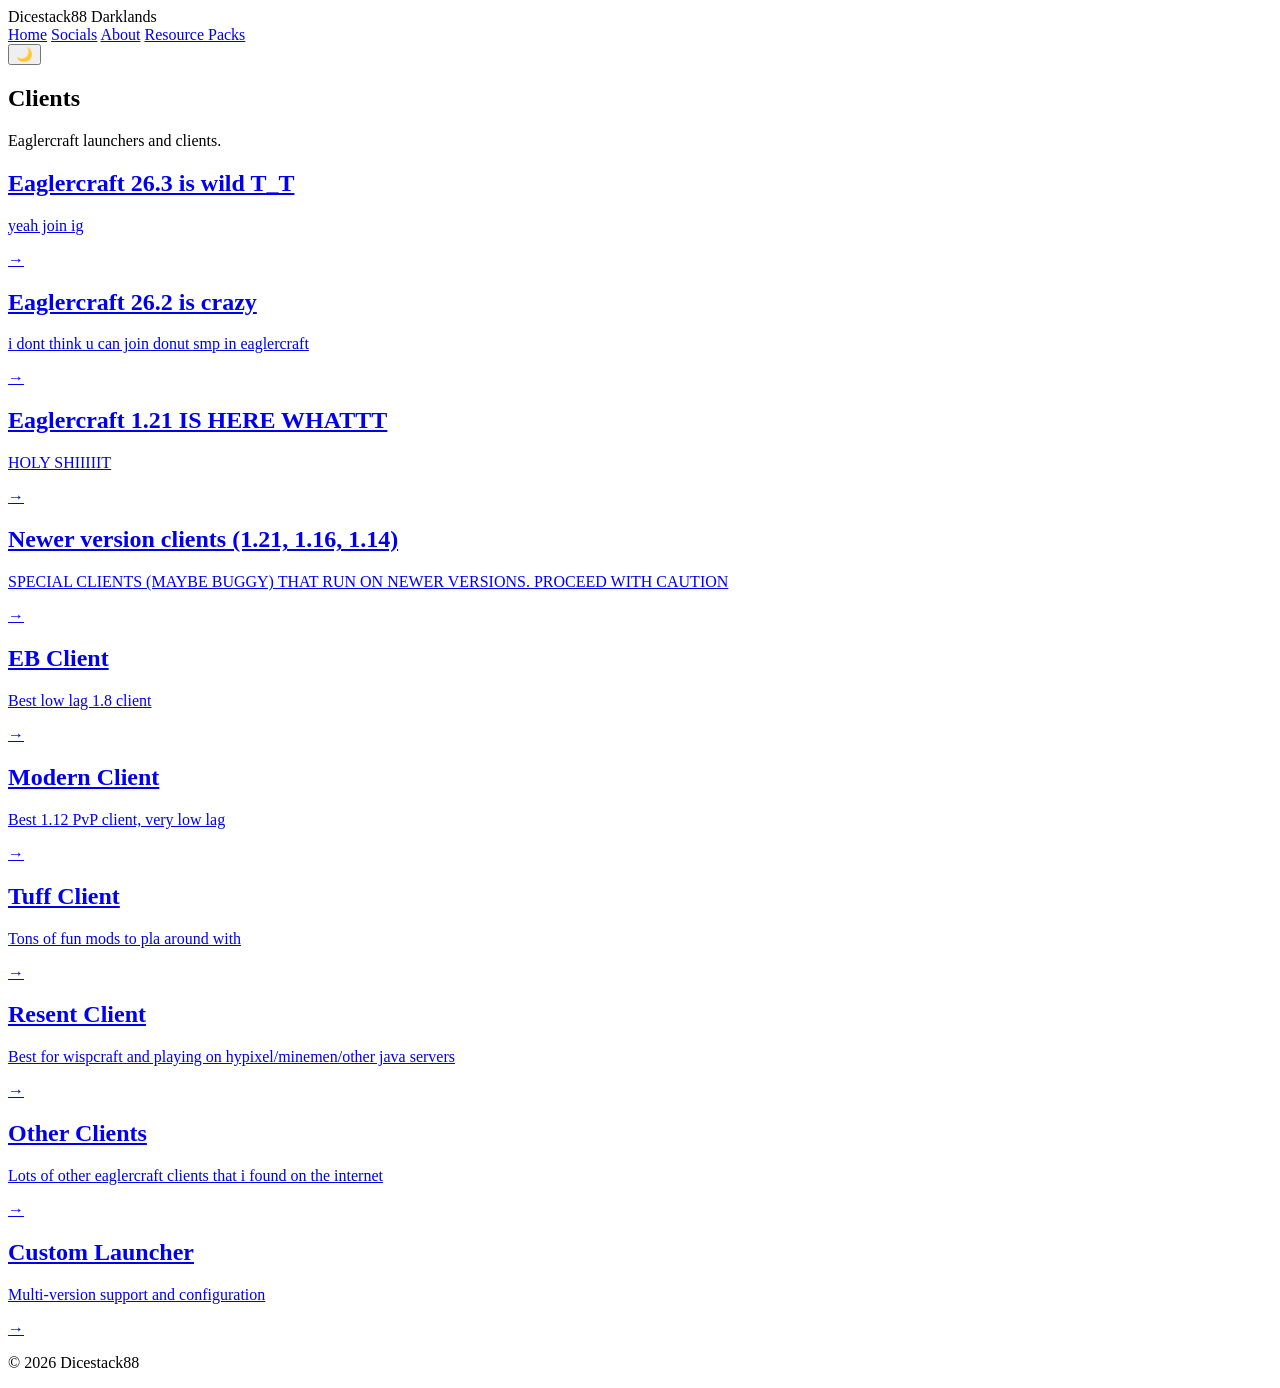
==== clients.html @ c51a990a "w" ====
<!DOCTYPE html>
<html lang="en">
<head>
  <meta charset="UTF-8">
  <meta name="viewport" content="width=device-width, initial-scale=1.0">
  <title>Clients - Dicestack88 Darklands</title>
  <link rel="stylesheet" href="styles.css">
  <link href="https://fonts.googleapis.com/css2?family=Inter:wght@400;600;700&family=Orbitron:wght@500&display=swap" rel="stylesheet">
</head>
<body>

  <!-- Navbar -->
  <header class="navbar">
    <div class="logo">Dicestack88 Darklands</div>
    <nav>
      <a href="index.html">Home</a>
      <a href="socials.html">Socials</a>
      <a href="about.html">About</a>
      <a href="resourcepacks.html">Resource Packs</a>
    </nav>
    <button id="themeToggle" class="theme-toggle" title="Toggle dark/light mode" aria-label="Toggle dark/light mode">🌙</button>
  </header>

  <!-- Animated Background -->
  <div class="animated-bg">
    <div class="gradient-orb orb-1"></div>
    <div class="gradient-orb orb-2"></div>
    <div class="gradient-orb orb-3"></div>
  </div>

  <!-- Page Content -->
  <section class="page">
    <h1>Clients</h1>
    <p>Eaglercraft launchers and clients.</p>

    <div class="client-list">


      <a href="https://dicestack88.github.io/files/26.3.html" class="client-card resent">
        <div>
          <h2>Eaglercraft 26.3 is wild T_T</h2>
          <p>yeah join ig</p>
        </div>
        <span class="launch">→</span>
      </a>


      <a href="https://dicestack88.github.io/files/eaglercraft-26.2-0.6.html" class="client-card modern">
        <div>
          <h2>Eaglercraft 26.2 is crazy</h2>
          <p>i dont think u can join donut smp in eaglercraft</p>
        </div>
        <span class="launch">→</span>
      </a>

      <a href="https://dicestack88.github.io/files/1.21.11-wasm.html" class="client-card resent">
        <div>
          <h2>Eaglercraft 1.21 IS HERE WHATTT</h2>
          <p>HOLY SHIIIIIT</p>
        </div>
        <span class="launch">→</span>
      </a>

      <a href="https://dicestack88.github.io/specialclients.html" class="client-card resent">
        <div>
          <h2>Newer version clients (1.21, 1.16, 1.14)</h2>
          <p>SPECIAL CLIENTS (MAYBE BUGGY) THAT RUN ON NEWER VERSIONS. PROCEED WITH CAUTION</p>
        </div>
        <span class="launch">→</span>
      </a>

      <a href="https://dicestack88.github.io/EBClient" class="client-card eb">
        <div>
          <h2>EB Client</h2>
          <p>Best low lag 1.8 client</p>
        </div>
        <span class="launch">→</span>
      </a>

      <a href="https://dicestack88.github.io/modernclient" class="client-card modern">
        <div>
          <h2>Modern Client</h2>
          <p>Best 1.12 PvP client, very low lag</p>
        </div>
        <span class="launch">→</span>
      </a>

      <a href="https://dicestack88.github.io/Tuffclient" class="client-card tuff">
        <div>
          <h2>Tuff Client</h2>
          <p>Tons of fun mods to pla around with</p>
        </div>
        <span class="launch">→</span>
      </a>

      <a href="https://dicestack88.github.io/Resentclient" class="client-card resent">
        <div>
          <h2>Resent Client</h2>
          <p>Best for wispcraft and playing on hypixel/minemen/other java servers</p>
        </div>
        <span class="launch">→</span>
      </a>

      <a href="https://dicestack88.github.io/otherclients" class="client-card eb">
        <div>
          <h2>Other Clients</h2>
          <p>Lots of other eaglercraft clients that i found on the internet</p>
        </div>
        <span class="launch">→</span>
      </a>

      <a href="https://dicestack88.github.io/files/launcher.html" class="client-card launcher">
        <div>
          <h2>Custom Launcher</h2>
          <p>Multi-version support and configuration</p>
        </div>
        <span class="launch">→</span>
      </a>

      

    </div>
  </section>

  <!-- Footer -->
  <footer class="footer">
    <p>© 2026 Dicestack88</p>
  </footer>

  <script src="theme.js"></script>
</body>
</html>
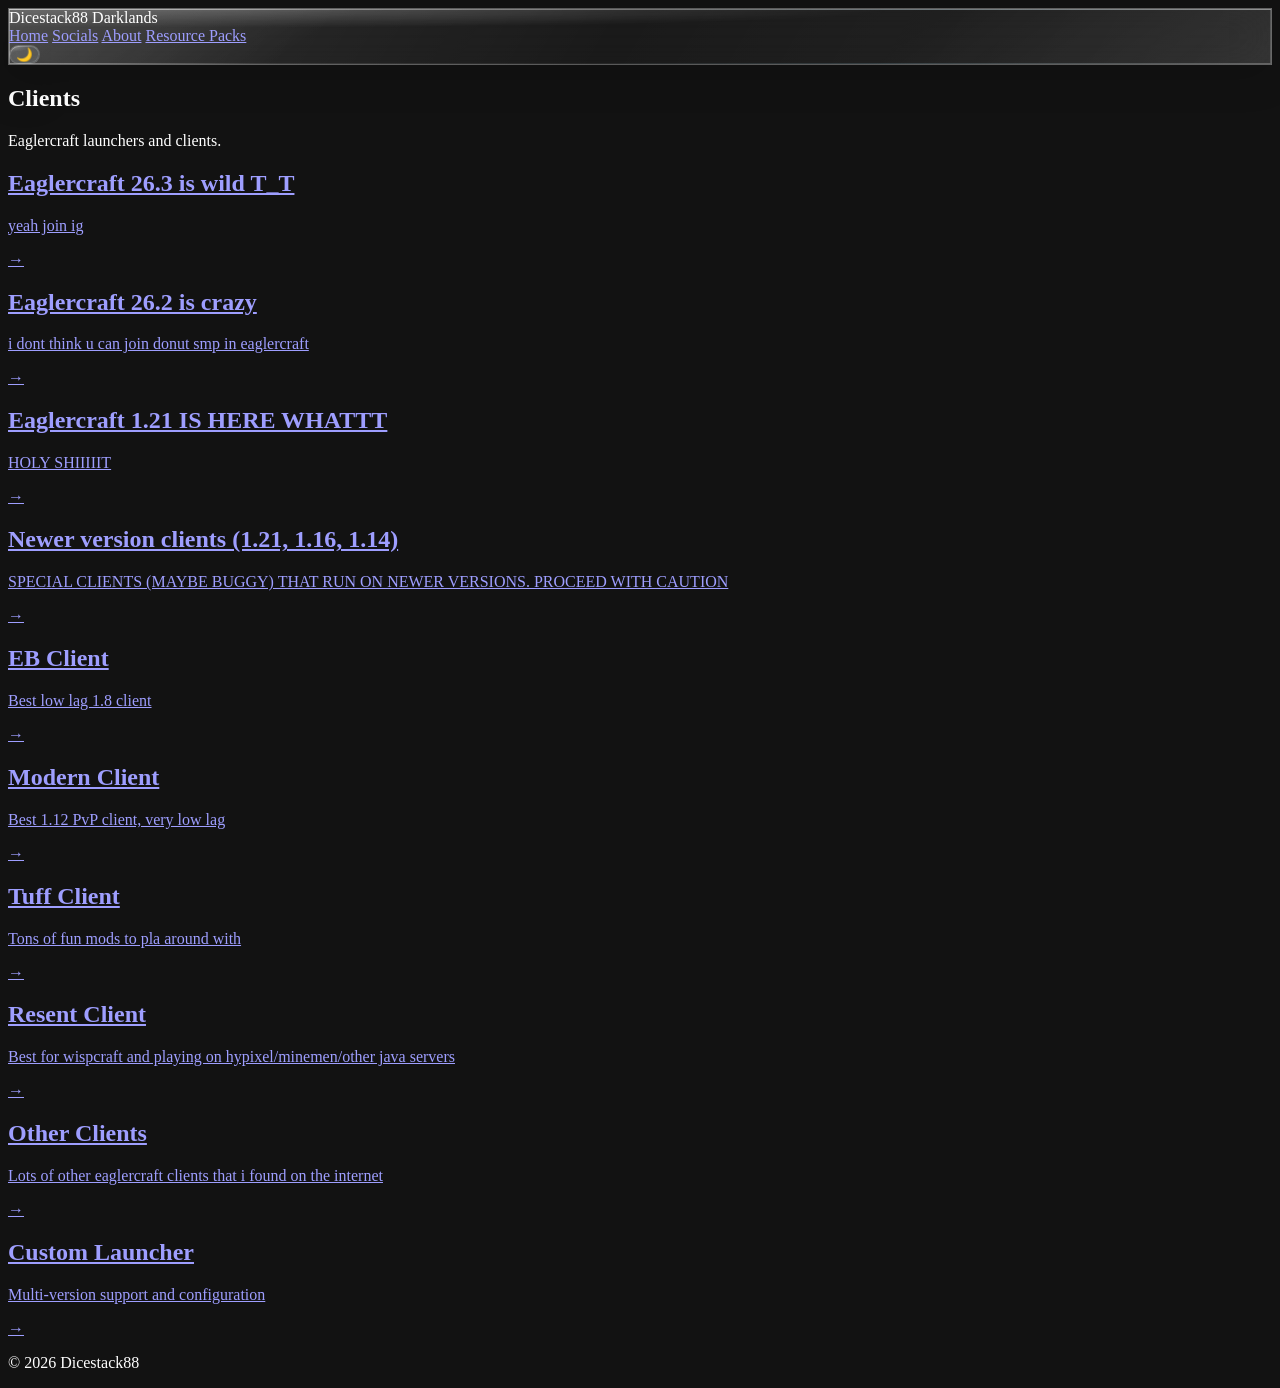
==== commit 692d38cc: "Apply Liquid Glass theme to clients.html" ====
--- a/clients.html
+++ b/clients.html
@@ -5,6 +5,7 @@
   <meta name="viewport" content="width=device-width, initial-scale=1.0">
   <title>Clients - Dicestack88 Darklands</title>
   <link rel="stylesheet" href="styles.css">
+  <link rel="stylesheet" href="liquid-glass.css">
   <link href="https://fonts.googleapis.com/css2?family=Inter:wght@400;600;700&family=Orbitron:wght@500&display=swap" rel="stylesheet">
 </head>
 <body>
@@ -128,5 +129,6 @@
   </footer>
 
   <script src="theme.js"></script>
+  <script src="liquid-glass.js"></script>
 </body>
 </html>
--- a/liquid-glass.css
+++ b/liquid-glass.css
@@ -0,0 +1,126 @@
+/* Liquid Glass — progressive enhancement for Dicestack88 Darklands.
+   Uses layered lighting, edge reflections, displacement refraction and pointer-responsive highlights. */
+:root {
+  --lg-tint: rgba(235, 246, 255, .075);
+  --lg-tint-strong: rgba(235, 246, 255, .13);
+  --lg-edge: rgba(255, 255, 255, .28);
+  --lg-edge-soft: rgba(255, 255, 255, .11);
+  --lg-shadow: 0 18px 55px rgba(0, 0, 0, .24), inset 0 1px 0 rgba(255,255,255,.2);
+  --lg-blur: 24px;
+}
+body.light-mode {
+  --lg-tint: rgba(255,255,255,.43);
+  --lg-tint-strong: rgba(255,255,255,.62);
+  --lg-edge: rgba(255,255,255,.8);
+  --lg-edge-soft: rgba(25,45,65,.12);
+  --lg-shadow: 0 18px 55px rgba(35,55,80,.12), inset 0 1px 0 rgba(255,255,255,.9);
+}
+html { color-scheme: dark; }
+body.light-mode { color-scheme: light; }
+
+/* The filter is injected by liquid-glass.js. Keep effects on the glass surface,
+   not on the text, so labels stay sharp and accessible. */
+.lg-surface, .navbar, .glass-card, .card, .experience-panel, .feature-card,
+.theme-toggle, .btn, .panel, .yt-card, .split-card, .player-box, .cta-inner,
+.stat, .hero-badge, .tag, .status {
+  position: relative;
+  isolation: isolate;
+  background-color: var(--lg-tint);
+  border: 1px solid var(--lg-edge-soft);
+  box-shadow: var(--lg-shadow);
+  -webkit-backdrop-filter: blur(var(--lg-blur)) saturate(1.65);
+  backdrop-filter: blur(var(--lg-blur)) saturate(1.65);
+}
+.navbar, body > nav {
+  border-color: var(--lg-edge);
+  background: linear-gradient(120deg, rgba(255,255,255,.13), rgba(255,255,255,.035) 48%, rgba(255,255,255,.085));
+  box-shadow: 0 10px 40px rgba(0,0,0,.15), inset 0 1px 0 rgba(255,255,255,.34), inset 0 -1px 0 rgba(255,255,255,.06);
+}
+.navbar::before, .glass-card::before, .card::before, .experience-panel::before,
+.feature-card::before, .theme-toggle::before, .btn::before, .panel::before,
+.yt-card::before, .split-card::before, .player-box::before, .cta-inner::before,
+.stat::before, .hero-badge::before, .tag::before, .status::before, .lg-surface::before {
+  content: "";
+  position: absolute;
+  inset: 0;
+  z-index: -1;
+  pointer-events: none;
+  border-radius: inherit;
+  background:
+    radial-gradient(140% 90% at var(--lg-x, 18%) var(--lg-y, 0%), rgba(255,255,255,.26), transparent 38%),
+    linear-gradient(145deg, rgba(255,255,255,.18), transparent 26%, transparent 68%, rgba(255,255,255,.075));
+  opacity: .85;
+}
+.navbar::after, .glass-card::after, .card::after, .experience-panel::after,
+.feature-card::after, .theme-toggle::after, .btn::after, .panel::after,
+.yt-card::after, .split-card::after, .player-box::after, .cta-inner::after,
+.stat::after, .hero-badge::after, .tag::after, .status::after, .lg-surface::after {
+  content: "";
+  position: absolute;
+  inset: 0;
+  z-index: -1;
+  pointer-events: none;
+  border-radius: inherit;
+  padding: 1px;
+  background: linear-gradient(135deg, rgba(255,255,255,.62), rgba(255,255,255,.08) 23%, transparent 48%, rgba(135,220,255,.16) 70%, rgba(255,255,255,.28));
+  -webkit-mask: linear-gradient(#000 0 0) content-box, linear-gradient(#000 0 0);
+  -webkit-mask-composite: xor;
+  mask-composite: exclude;
+  opacity: .7;
+}
+.glass-card, .card, .feature-card, .panel, .yt-card, .split-card, .player-box, .stat {
+  overflow: hidden;
+  border-radius: 24px;
+  transition: transform .35s cubic-bezier(.2,.8,.2,1), box-shadow .35s ease, border-color .35s ease, background-color .35s ease;
+}
+.glass-card:hover, .card:hover, .feature-card:hover, .panel:hover, .yt-card:hover,
+.split-card:hover, .player-box:hover {
+  transform: translateY(-4px);
+  border-color: rgba(255,255,255,.4);
+  box-shadow: 0 24px 65px rgba(0,0,0,.3), inset 0 1px 0 rgba(255,255,255,.28);
+}
+.theme-toggle, .btn, .hero-badge, .tag, .status {
+  border-radius: 999px;
+}
+.theme-toggle, .btn {
+  overflow: hidden;
+  -webkit-backdrop-filter: blur(28px) saturate(1.8);
+  backdrop-filter: blur(28px) saturate(1.8);
+}
+button, a, .glass-card, .card, .yt-card { -webkit-tap-highlight-color: transparent; }
+button:focus-visible, a:focus-visible {
+  outline: 2px solid rgba(130,220,255,.95);
+  outline-offset: 4px;
+}
+.animated-bg { filter: saturate(1.18); }
+.gradient-orb { opacity: .36; }
+.hero-title, .hero h1 { text-wrap: balance; }
+.footer { border-color: var(--lg-edge-soft); }
+body.light-mode .navbar, body.light-mode > nav {
+  background: linear-gradient(120deg, rgba(255,255,255,.76), rgba(255,255,255,.43) 48%, rgba(255,255,255,.62));
+}
+body.light-mode .glass-card, body.light-mode .card, body.light-mode .experience-panel,
+body.light-mode .feature-card, body.light-mode .theme-toggle, body.light-mode .panel,
+body.light-mode .yt-card, body.light-mode .split-card, body.light-mode .player-box,
+body.light-mode .cta-inner, body.light-mode .stat {
+  color: #101820;
+}
+/* Apple-like floating dock treatment on the standalone creator page. */
+body > nav {
+  border-radius: 0 0 26px 26px;
+}
+.yt-card .thumb, .player-box img { border-radius: 18px; }
+@supports (backdrop-filter: blur(1px)) {
+  .navbar, .glass-card, .card, .experience-panel, .feature-card, .theme-toggle,
+  .btn, .panel, .yt-card, .split-card, .player-box, .cta-inner, .stat, .hero-badge, .tag, .status {
+    backdrop-filter: blur(var(--lg-blur)) saturate(1.7);
+  }
+}
+@media (max-width: 700px) {
+  :root { --lg-blur: 18px; }
+  .navbar { padding-left: 18px !important; padding-right: 18px !important; }
+  .glass-card, .card, .feature-card, .panel, .yt-card, .split-card, .player-box { border-radius: 20px; }
+}
+@media (prefers-reduced-motion: reduce) {
+  *, *::before, *::after { scroll-behavior: auto !important; animation-duration: .01ms !important; animation-iteration-count: 1 !important; transition-duration: .01ms !important; }
+}
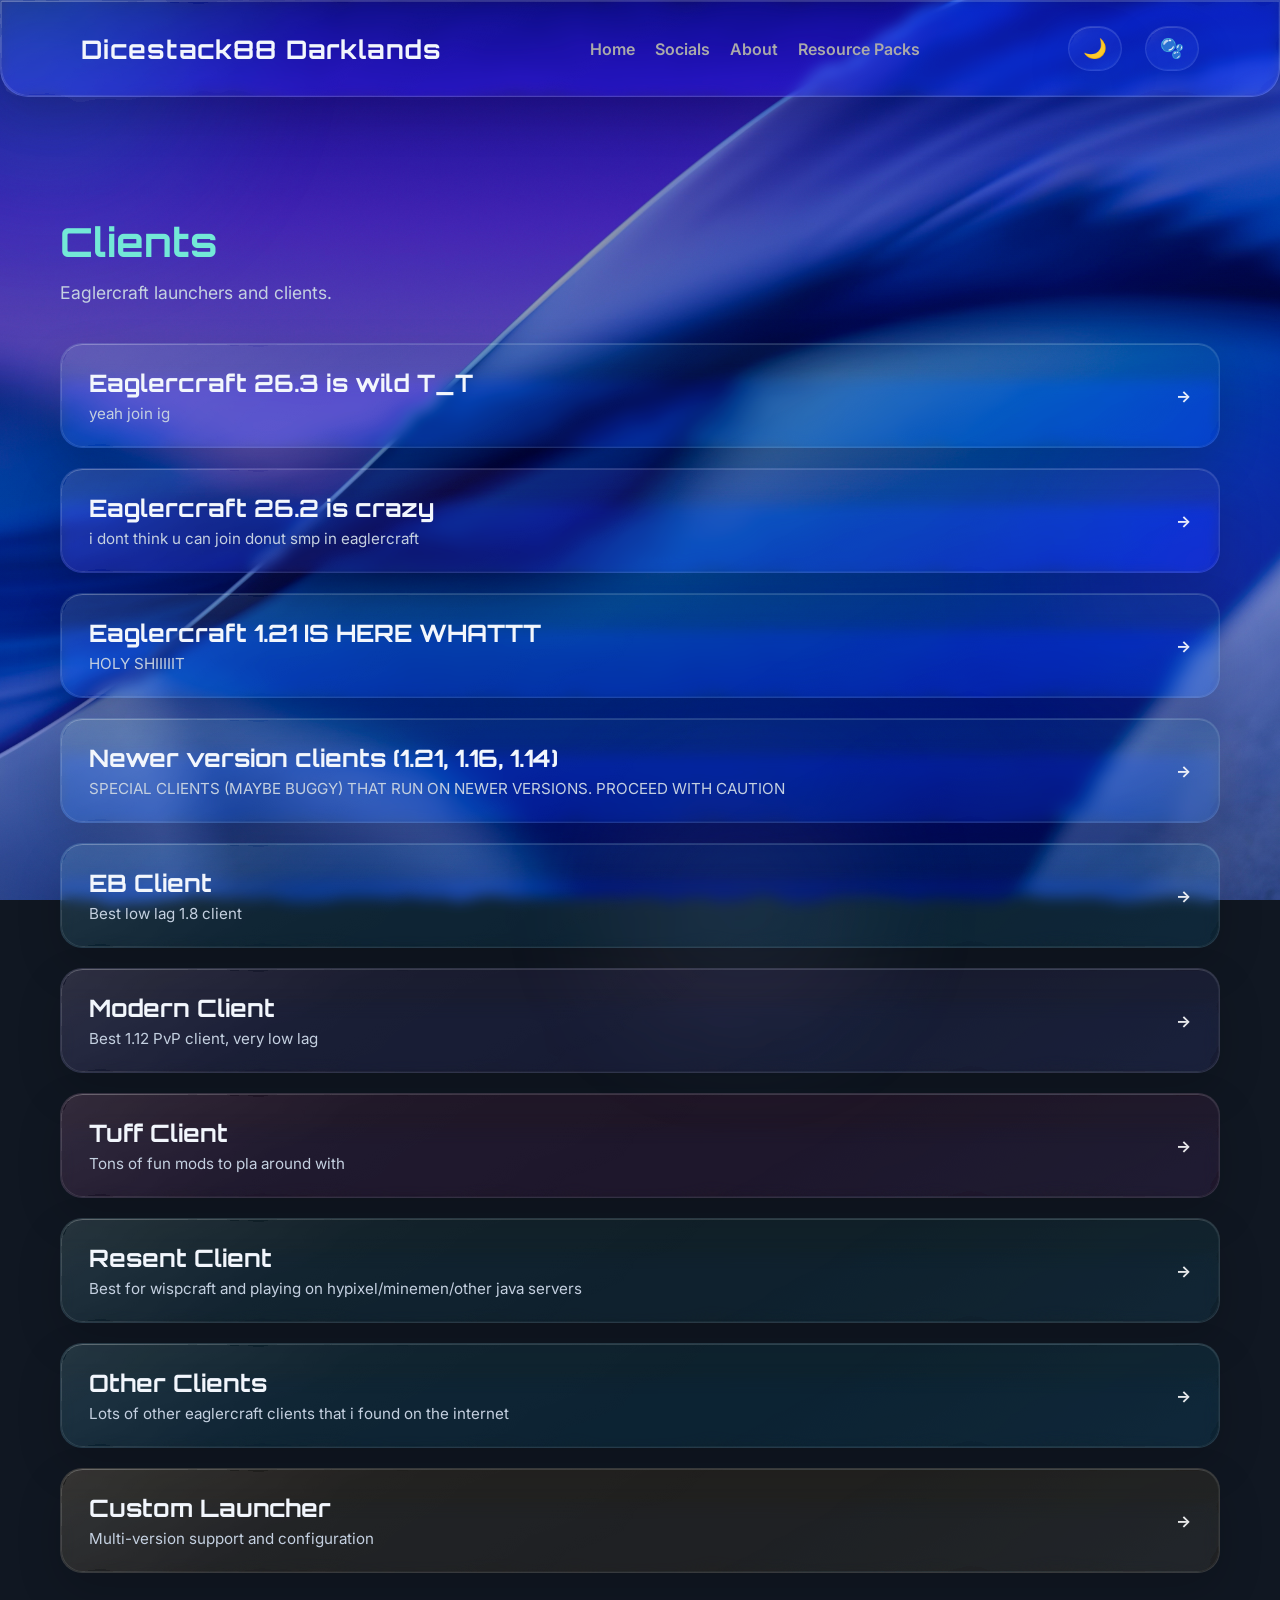
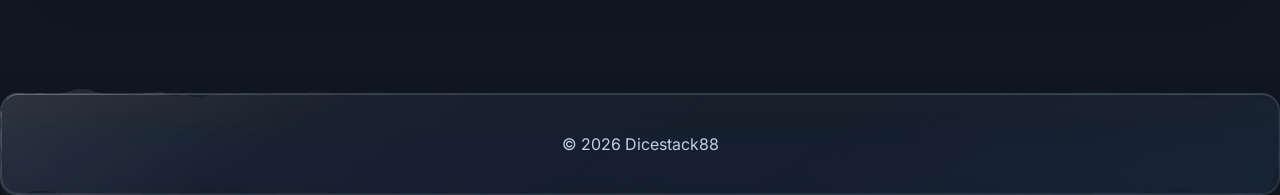
==== commit 890731fe: "w" ====
--- a/clients.html
+++ b/clients.html
@@ -46,7 +46,7 @@
       </a>
 
 
-      <a href="https://dicestack88.github.io/files/eaglercraft-26.2-0.6.html" class="client-card modern">
+      <a href="https://dicestack88.github.io/files/26.2.html" class="client-card modern">
         <div>
           <h2>Eaglercraft 26.2 is crazy</h2>
           <p>i dont think u can join donut smp in eaglercraft</p>
--- a/styles.css
+++ b/styles.css
@@ -0,0 +1,1103 @@
+@import url('https://fonts.googleapis.com/css2?family=Inter:wght@400;600;700&family=Orbitron:wght@500&display=swap');
+
+/* ===== CSS Variables ===== */
+:root {
+  --primary: #00ffbf;
+  --primary-dark: #00cc99;
+  --bg: #101722;
+  --bg-light: #202c3b;
+  --text: #ffffff;
+  --text-muted: #aaa;
+  --glass-bg: rgba(255, 255, 255, 0.1);
+  --glass-border: rgba(255, 255, 255, 0.2);
+}
+
+body.light-mode {
+  --primary: #00cc99;
+  --primary-dark: #009977;
+  --bg: #f3f7fc;
+  --bg-light: #ffffff;
+  --text: #1a1a1a;
+  --text-muted: #555;
+  --glass-bg: rgba(0, 0, 0, 0.05);
+  --glass-border: rgba(0, 0, 0, 0.1);
+}
+
+/* ===== Global ===== */
+* {
+  margin: 0;
+  padding: 0;
+  box-sizing: border-box;
+}
+
+html {
+  scroll-behavior: smooth;
+}
+
+body {
+  font-family: 'Inter', sans-serif;
+  background: var(--bg);
+  color: var(--text);
+  transition: background 0.5s ease, color 0.5s ease;
+  position: relative;
+  overflow-x: hidden;
+}
+
+a {
+  text-decoration: none;
+  color: var(--text);
+}
+
+/* ===== Animated Background ===== */
+.animated-bg {
+  position: fixed;
+  top: 0;
+  left: 0;
+  width: 100%;
+  height: 100%;
+  z-index: -1;
+  pointer-events: none;
+  background: var(--bg);
+}
+
+.gradient-orb {
+  position: absolute;
+  border-radius: 50%;
+  filter: blur(80px);
+  opacity: 0.3;
+  animation: float 20s ease-in-out infinite;
+}
+
+.orb-1 {
+  width: 300px;
+  height: 300px;
+  background: linear-gradient(135deg, #00ffbf, #00cc99);
+  top: -100px;
+  left: -100px;
+  animation-duration: 20s;
+}
+
+.orb-2 {
+  width: 250px;
+  height: 250px;
+  background: linear-gradient(135deg, #0099ff, #00ffbf);
+  top: 50%;
+  right: -50px;
+  animation-duration: 25s;
+  animation-delay: 5s;
+}
+
+.orb-3 {
+  width: 200px;
+  height: 200px;
+  background: linear-gradient(135deg, #9d4edd, #00ffbf);
+  bottom: -100px;
+  left: 50%;
+  animation-duration: 30s;
+  animation-delay: 10s;
+}
+
+@keyframes float {
+  0%, 100% { transform: translate(0, 0); }
+  25% { transform: translate(30px, -30px); }
+  50% { transform: translate(-20px, 20px); }
+  75% { transform: translate(20px, -20px); }
+}
+
+/* ===== Navbar ===== */
+.navbar {
+  display: flex;
+  justify-content: space-between;
+  align-items: center;
+  padding: 25px 80px;
+  background: var(--glass-bg);
+  backdrop-filter: blur(20px);
+  border-bottom: 1px solid var(--glass-border);
+  position: sticky;
+  top: 0;
+  z-index: 100;
+  transition: all 0.3s ease;
+  flex-wrap: wrap;
+  gap: 15px;
+}
+
+.logo {
+  font-family: 'Orbitron', sans-serif;
+  font-size: 1.6rem;
+  color: var(--primary);
+  font-weight: 700;
+  letter-spacing: 1px;
+}
+
+.navbar nav {
+  display: flex;
+  gap: 20px;
+  flex: 1;
+  justify-content: center;
+}
+
+.navbar nav a {
+  font-weight: 600;
+  color: var(--text-muted);
+  transition: all 0.3s ease;
+  position: relative;
+}
+
+.navbar nav a:hover {
+  color: var(--primary);
+}
+
+.navbar nav a::after {
+  content: '';
+  position: absolute;
+  bottom: -5px;
+  left: 0;
+  width: 0;
+  height: 2px;
+  background: var(--primary);
+  transition: width 0.3s ease;
+}
+
+.navbar nav a:hover::after {
+  width: 100%;
+}
+
+/* ===== Theme Toggle ===== */
+.theme-toggle {
+  background: var(--glass-bg);
+  border: 1px solid var(--glass-border);
+  color: var(--primary);
+  padding: 10px 14px;
+  border-radius: 8px;
+  cursor: pointer;
+  font-size: 1.2rem;
+  transition: all 0.3s ease;
+  backdrop-filter: blur(10px);
+}
+
+.theme-toggle:hover {
+  background: var(--primary);
+  color: var(--bg);
+  transform: scale(1.1) rotate(20deg);
+}
+
+/* ===== Hero (Home Page) ===== */
+.hero {
+  text-align: center;
+  padding: 200px 20px 120px;
+  position: relative;
+  z-index: 1;
+}
+
+.hero-title {
+  font-size: 3.5rem;
+  font-family: 'Orbitron', sans-serif;
+  margin-bottom: 20px;
+  background: linear-gradient(135deg, var(--primary), #0099ff);
+  -webkit-background-clip: text;
+  -webkit-text-fill-color: transparent;
+  background-clip: text;
+  animation: slideDown 0.8s ease-out;
+}
+
+.hero-subtitle {
+  color: var(--text-muted);
+  margin-bottom: 40px;
+  font-size: 1.2rem;
+  animation: slideUp 0.8s ease-out 0.2s both;
+}
+
+@keyframes slideDown {
+  from {
+    opacity: 0;
+    transform: translateY(-30px);
+  }
+  to {
+    opacity: 1;
+    transform: translateY(0);
+  }
+}
+
+@keyframes slideUp {
+  from {
+    opacity: 0;
+    transform: translateY(30px);
+  }
+  to {
+    opacity: 1;
+    transform: translateY(0);
+  }
+}
+
+/* ===== Cards Section (Home Page) ===== */
+.sections {
+  max-width: 1100px;
+  margin: auto;
+  padding: 60px 40px;
+  display: grid;
+  grid-template-columns: repeat(2, 1fr);
+  gap: 30px;
+  position: relative;
+  z-index: 1;
+}
+
+.card {
+  padding: 40px;
+  border-radius: 18px;
+  min-height: 180px;
+  transition: all 0.4s cubic-bezier(0.4, 0, 0.2, 1);
+  display: flex;
+  flex-direction: column;
+  justify-content: flex-end;
+  position: relative;
+  overflow: hidden;
+  border: 1px solid rgba(255, 255, 255, 0.1);
+}
+
+.card::before {
+  content: '';
+  position: absolute;
+  inset: 0;
+  background: linear-gradient(135deg, transparent, rgba(255, 255, 255, 0.1));
+  opacity: 0;
+  transition: opacity 0.4s ease;
+  pointer-events: none;
+}
+
+.card:hover::before {
+  opacity: 1;
+}
+
+.glass-card {
+  background: var(--glass-bg);
+  backdrop-filter: blur(10px);
+  border: 1px solid var(--glass-border);
+}
+
+.card-content {
+  position: relative;
+  z-index: 2;
+}
+
+.card h2 {
+  font-family: 'Orbitron', sans-serif;
+  margin-bottom: 10px;
+  font-size: 1.5rem;
+}
+
+.card p {
+  color: var(--text-muted);
+  font-size: 0.95rem;
+}
+
+.card1 { 
+  background: linear-gradient(135deg, rgba(31, 41, 51, 0.8), rgba(0, 255, 191, 0.1));
+}
+.card2 { 
+  background: linear-gradient(135deg, rgba(43, 45, 66, 0.8), rgba(0, 153, 255, 0.1));
+}
+.card3 { 
+  background: linear-gradient(135deg, rgba(40, 54, 24, 0.8), rgba(157, 78, 221, 0.1));
+}
+.card4 { 
+  background: linear-gradient(135deg, rgba(58, 12, 163, 0.8), rgba(0, 255, 191, 0.1));
+}
+
+.card:hover {
+  transform: translateY(-12px) scale(1.02);
+  box-shadow: 0 20px 40px rgba(0, 255, 191, 0.2);
+  border-color: var(--primary);
+  backdrop-filter: blur(20px);
+}
+
+/* ===== Page Layout ===== */
+.page {
+  max-width: 1200px;
+  margin: 80px auto;
+  padding: 40px 20px;
+  position: relative;
+  z-index: 1;
+}
+
+.page h1 {
+  font-family: 'Orbitron', sans-serif;
+  font-size: 2.5rem;
+  margin-bottom: 15px;
+  color: var(--primary);
+}
+
+.page > p {
+  color: var(--text-muted);
+  margin-bottom: 40px;
+  font-size: 1.1rem;
+}
+
+
+.inline-link {
+  color: var(--primary);
+  font-weight: 700;
+  text-decoration: none;
+}
+
+.inline-link:hover {
+  text-decoration: underline;
+}
+
+.videos-status {
+  margin: -20px 0 28px;
+  color: var(--text-muted);
+  font-size: 0.95rem;
+}
+
+.youtube-embed-panel {
+  margin-bottom: 60px;
+  padding: 18px;
+  border: 1px solid var(--glass-border);
+  border-radius: 18px;
+  background: var(--glass-bg);
+  backdrop-filter: blur(12px);
+  box-shadow: 0 18px 45px rgba(0, 0, 0, 0.18);
+}
+
+.youtube-frame-wrap {
+  position: relative;
+  width: 100%;
+  aspect-ratio: 16 / 9;
+  overflow: hidden;
+  border-radius: 14px;
+  background: var(--bg-light);
+}
+
+.youtube-frame-wrap iframe {
+  position: absolute;
+  inset: 0;
+  width: 100%;
+  height: 100%;
+  border: 0;
+}
+
+.youtube-actions {
+  display: flex;
+  align-items: center;
+  justify-content: space-between;
+  gap: 16px;
+  flex-wrap: wrap;
+  margin-top: 18px;
+}
+
+.video-error {
+  grid-column: 1 / -1;
+  padding: 30px;
+  border: 1px solid var(--glass-border);
+  border-radius: 16px;
+  background: var(--glass-bg);
+  backdrop-filter: blur(10px);
+  text-align: center;
+}
+
+.video-error h2 {
+  color: var(--primary);
+  font-family: 'Orbitron', sans-serif;
+  margin-bottom: 12px;
+}
+
+.video-error p {
+  color: var(--text-muted);
+  margin: 0 auto 20px;
+  max-width: 680px;
+  line-height: 1.6;
+}
+
+.channel-link {
+  display: inline-flex;
+  align-items: center;
+  justify-content: center;
+  padding: 12px 20px;
+  border-radius: 999px;
+  background: var(--primary);
+  color: var(--bg);
+  font-weight: 800;
+  text-decoration: none;
+  transition: transform 0.3s ease, box-shadow 0.3s ease;
+}
+
+.channel-link:hover {
+  transform: translateY(-2px);
+  box-shadow: 0 14px 28px rgba(0, 255, 191, 0.24);
+}
+
+/* ===== Filter Controls ===== */
+.filter-controls {
+  display: flex;
+  gap: 15px;
+  margin-bottom: 40px;
+  flex-wrap: wrap;
+}
+
+.filter-btn {
+  background: var(--glass-bg);
+  border: 1px solid var(--glass-border);
+  color: var(--text-muted);
+  padding: 12px 24px;
+  border-radius: 10px;
+  cursor: pointer;
+  font-weight: 600;
+  font-size: 0.95rem;
+  transition: all 0.3s cubic-bezier(0.4, 0, 0.2, 1);
+  backdrop-filter: blur(10px);
+}
+
+.filter-btn:hover {
+  background: var(--primary);
+  color: var(--bg);
+  transform: translateY(-2px);
+  box-shadow: 0 10px 20px rgba(0, 255, 191, 0.2);
+}
+
+.filter-btn.active {
+  background: var(--primary);
+  color: var(--bg);
+  border-color: var(--primary);
+  box-shadow: 0 10px 25px rgba(0, 255, 191, 0.3);
+}
+
+/* ===== Videos Container ===== */
+.videos-container {
+  display: grid;
+  grid-template-columns: repeat(auto-fill, minmax(280px, 1fr));
+  gap: 30px;
+  margin-bottom: 60px;
+}
+
+/* ===== Video Card ===== */
+.video-card {
+  display: flex;
+  flex-direction: column;
+  border-radius: 14px;
+  overflow: hidden;
+  background: var(--glass-bg);
+  backdrop-filter: blur(10px);
+  border: 1px solid var(--glass-border);
+  transition: all 0.4s cubic-bezier(0.4, 0, 0.2, 1);
+  cursor: pointer;
+}
+
+.video-card:hover {
+  transform: translateY(-8px) scale(1.02);
+  border-color: var(--primary);
+  box-shadow: 0 20px 40px rgba(0, 255, 191, 0.2);
+}
+
+.video-thumbnail-link {
+  display: block;
+  overflow: hidden;
+}
+
+.video-thumbnail {
+  position: relative;
+  width: 100%;
+  aspect-ratio: 16 / 9;
+  background: var(--bg-light);
+  overflow: hidden;
+}
+
+.video-thumbnail img {
+  width: 100%;
+  height: 100%;
+  object-fit: cover;
+  transition: transform 0.4s ease;
+}
+
+.video-card:hover .video-thumbnail img {
+  transform: scale(1.08);
+}
+
+.video-overlay {
+  position: absolute;
+  inset: 0;
+  background: rgba(0, 0, 0, 0.4);
+  display: flex;
+  align-items: center;
+  justify-content: center;
+  gap: 15px;
+  opacity: 0;
+  transition: opacity 0.3s ease;
+}
+
+.video-card:hover .video-overlay {
+  opacity: 1;
+}
+
+.play-icon {
+  width: 60px;
+  height: 60px;
+  background: var(--primary);
+  border-radius: 50%;
+  display: flex;
+  align-items: center;
+  justify-content: center;
+  color: var(--bg);
+  font-size: 1.5rem;
+  font-weight: bold;
+  transition: transform 0.3s ease;
+}
+
+.video-card:hover .play-icon {
+  transform: scale(1.15);
+}
+
+.video-type {
+  background: rgba(0, 255, 191, 0.2);
+  color: var(--primary);
+  padding: 6px 14px;
+  border-radius: 20px;
+  font-size: 0.75rem;
+  font-weight: 700;
+  border: 1px solid var(--primary);
+}
+
+/* ===== Video Info ===== */
+.video-info {
+  padding: 20px;
+  flex: 1;
+  display: flex;
+  flex-direction: column;
+}
+
+.video-title {
+  text-decoration: none;
+  margin-bottom: 12px;
+  flex: 1;
+}
+
+.video-title h3 {
+  font-family: 'Orbitron', sans-serif;
+  color: var(--text);
+  font-size: 1.1rem;
+  line-height: 1.4;
+  transition: color 0.3s ease;
+}
+
+.video-card:hover .video-title h3 {
+  color: var(--primary);
+}
+
+.video-date {
+  color: var(--text-muted);
+  font-size: 0.85rem;
+}
+
+/* ===== Socials Page ===== */
+.wide-list {
+  display: flex;
+  flex-direction: column;
+  gap: 20px;
+}
+
+.wide-card {
+  display: flex;
+  justify-content: space-between;
+  align-items: center;
+  padding: 22px 25px;
+  border-radius: 14px;
+  transition: all 0.4s cubic-bezier(0.4, 0, 0.2, 1);
+  color: white;
+  border: 1px solid rgba(255, 255, 255, 0.1);
+  backdrop-filter: blur(10px);
+}
+
+.wide-card:hover {
+  transform: translateX(12px);
+  filter: brightness(1.15);
+  box-shadow: 0 15px 30px rgba(0, 0, 0, 0.3);
+}
+
+.youtube { background: linear-gradient(135deg, #ff0000, #cc0000); }
+.discord { background: linear-gradient(135deg, #5865F2, #4752C4); }
+.reddit { background: linear-gradient(135deg, #ff4500, #cc3300); }
+.instagram { background: linear-gradient(135deg, #e1306c, #b1205d); }
+.twitter { background: linear-gradient(135deg, #1da1f2, #1a7bc0); }
+
+.wide-card-text h3 {
+  font-size: 1.3rem;
+  margin-bottom: 5px;
+  font-weight: 700;
+}
+
+.wide-card-text p {
+  color: rgba(255, 255, 255, 0.9);
+  font-size: 0.95rem;
+}
+
+.wide-card img {
+  width: 55px;
+  height: 55px;
+  object-fit: cover;
+  border-radius: 10px;
+  background: rgba(0, 0, 0, 0.2);
+  padding: 6px;
+}
+
+/* ===== Clients Page ===== */
+.client-list {
+  display: flex;
+  flex-direction: column;
+  gap: 20px;
+}
+
+.client-card {
+  display: flex;
+  justify-content: space-between;
+  align-items: center;
+  padding: 26px 30px;
+  border-radius: 16px;
+  transition: all 0.4s cubic-bezier(0.4, 0, 0.2, 1);
+  border: 1px solid rgba(255, 255, 255, 0.1);
+  background: var(--glass-bg);
+  backdrop-filter: blur(10px);
+}
+
+.client-card h2 {
+  font-family: 'Orbitron', sans-serif;
+  margin-bottom: 6px;
+}
+
+.client-card p {
+  color: var(--text-muted);
+  font-size: 0.95rem;
+}
+
+.launch {
+  font-weight: bold;
+  opacity: 0.9;
+}
+
+.client-card:hover {
+  transform: translateX(12px);
+  filter: brightness(1.1);
+  border-color: var(--primary);
+  box-shadow: 0 15px 30px rgba(0, 255, 191, 0.15);
+}
+
+.eb { background: linear-gradient(135deg, #00b4d8, #0096c0); }
+.modern { background: linear-gradient(135deg, #7209b7, #5a0a8a); }
+.tuff { background: linear-gradient(135deg, #f72585, #c41e5f); }
+.resent { background: linear-gradient(135deg, #2a9d8f, #207a67); }
+.launcher { background: linear-gradient(135deg, #fca311, #d68404); }
+
+.eb:hover { box-shadow: 0 0 30px rgba(0, 180, 216, 0.5); }
+.modern:hover { box-shadow: 0 0 30px rgba(114, 9, 183, 0.5); }
+.tuff:hover { box-shadow: 0 0 30px rgba(247, 37, 133, 0.5); }
+.resent:hover { box-shadow: 0 0 30px rgba(42, 157, 143, 0.5); }
+.launcher:hover { box-shadow: 0 0 30px rgba(252, 163, 17, 0.5); }
+
+/* ===== About Page ===== */
+.about-container {
+  display: grid;
+  grid-template-columns: repeat(2, 1fr);
+  gap: 25px;
+}
+
+.about-section {
+  background: var(--glass-bg);
+  backdrop-filter: blur(10px);
+  padding: 30px;
+  border-radius: 14px;
+  border: 1px solid var(--glass-border);
+  transition: all 0.4s cubic-bezier(0.4, 0, 0.2, 1);
+}
+
+.about-section:hover {
+  transform: translateY(-8px);
+  border-color: var(--primary);
+  box-shadow: 0 15px 30px rgba(0, 255, 191, 0.2);
+  background: linear-gradient(135deg, rgba(0, 255, 191, 0.1), rgba(0, 153, 255, 0.05));
+}
+
+.about-section h2 {
+  font-family: 'Orbitron', sans-serif;
+  font-size: 1.3rem;
+  margin-bottom: 15px;
+  color: var(--primary);
+}
+
+.about-section p {
+  color: var(--text-muted);
+  line-height: 1.6;
+}
+
+/* ===== Footer ===== */
+.footer {
+  text-align: center;
+  padding: 40px;
+  margin-top: 60px;
+  border-top: 1px solid var(--glass-border);
+  color: var(--text-muted);
+  background: var(--glass-bg);
+  backdrop-filter: blur(10px);
+  position: relative;
+  z-index: 1;
+}
+
+/* ===== No Results ===== */
+.no-results {
+  text-align: center;
+  padding: 80px 20px;
+  color: var(--text-muted);
+}
+
+.no-results p {
+  font-size: 1.2rem;
+}
+
+/* ===== Mobile ===== */
+@media (max-width: 1024px) {
+  .videos-container {
+    grid-template-columns: repeat(auto-fill, minmax(240px, 1fr));
+    gap: 20px;
+  }
+}
+
+@media (max-width: 800px) {
+  .sections {
+    grid-template-columns: 1fr;
+  }
+
+  .about-container {
+    grid-template-columns: 1fr;
+  }
+}
+
+@media (max-width: 768px) {
+  .navbar {
+    padding: 20px 30px;
+    gap: 10px;
+  }
+
+  .navbar nav {
+    order: 3;
+    width: 100%;
+    flex-direction: column;
+    gap: 10px;
+    justify-content: flex-start;
+  }
+
+  .page {
+    margin: 40px auto;
+    padding: 20px;
+  }
+
+  .page h1 {
+    font-size: 2rem;
+  }
+
+  .hero-title {
+    font-size: 2.2rem;
+  }
+
+  .videos-container {
+    grid-template-columns: repeat(auto-fill, minmax(180px, 1fr));
+    gap: 15px;
+  }
+
+  .filter-controls {
+    gap: 10px;
+  }
+
+  .filter-btn {
+    padding: 10px 16px;
+    font-size: 0.85rem;
+  }
+
+  .wide-card {
+    flex-direction: column;
+    align-items: flex-start;
+    gap: 10px;
+  }
+
+  .client-card {
+    flex-direction: column;
+    align-items: flex-start;
+    gap: 10px;
+  }
+
+  .launch {
+    align-self: flex-end;
+  }
+}
+
+@media (max-width: 480px) {
+  .navbar {
+    padding: 15px 15px;
+  }
+
+  .logo {
+    font-size: 1.2rem;
+  }
+
+  .page h1 {
+    font-size: 1.5rem;
+  }
+
+  .hero-title {
+    font-size: 1.8rem;
+  }
+
+  .videos-container {
+    grid-template-columns: repeat(auto-fill, minmax(150px, 1fr));
+    gap: 12px;
+  }
+
+  .video-info {
+    padding: 12px;
+  }
+
+  .video-title h3 {
+    font-size: 0.9rem;
+  }
+
+  .orb-1 {
+    width: 150px;
+    height: 150px;
+  }
+
+  .orb-2 {
+    width: 100px;
+    height: 100px;
+  }
+
+  .orb-3 {
+    width: 80px;
+    height: 80px;
+  }
+
+  .sections {
+    padding: 30px 20px;
+  }
+
+  .about-container {
+    gap: 15px;
+  }
+
+  .about-section {
+    padding: 20px;
+  }
+
+  .wide-card {
+    padding: 16px;
+  }
+
+  .client-card {
+    padding: 16px;
+  }
+}
+
+/* ===== Professional Homepage Enhancements ===== */
+.hero {
+  min-height: 72vh;
+  display: flex;
+  flex-direction: column;
+  align-items: center;
+  justify-content: center;
+  padding-top: 150px;
+}
+
+.hero::before {
+  content: '';
+  position: absolute;
+  width: min(680px, 85vw);
+  height: min(680px, 85vw);
+  border: 1px solid rgba(0, 255, 191, 0.18);
+  border-radius: 50%;
+  background: radial-gradient(circle, rgba(0, 255, 191, 0.12), transparent 60%);
+  z-index: -1;
+  animation: pulseGlow 6s ease-in-out infinite;
+}
+
+.hero-badge,
+.eyebrow {
+  color: var(--primary);
+  font-weight: 700;
+  letter-spacing: 0.12em;
+  text-transform: uppercase;
+}
+
+.hero-badge {
+  margin-bottom: 22px;
+  padding: 10px 16px;
+  border: 1px solid var(--glass-border);
+  border-radius: 999px;
+  background: var(--glass-bg);
+  backdrop-filter: blur(14px);
+  box-shadow: 0 10px 40px rgba(0, 255, 191, 0.08);
+  animation: slideDown 0.8s ease-out both;
+}
+
+.hero-subtitle {
+  max-width: 680px;
+  margin-left: auto;
+  margin-right: auto;
+  line-height: 1.7;
+}
+
+.hero-actions,
+.hero-stats {
+  display: flex;
+  justify-content: center;
+  flex-wrap: wrap;
+  gap: 16px;
+  animation: slideUp 0.8s ease-out 0.35s both;
+}
+
+.btn {
+  display: inline-flex;
+  align-items: center;
+  justify-content: center;
+  min-width: 155px;
+  padding: 14px 22px;
+  border-radius: 999px;
+  font-weight: 800;
+  transition: transform 0.3s ease, box-shadow 0.3s ease, background 0.3s ease;
+}
+
+.btn:hover,
+.btn:focus-visible {
+  transform: translateY(-3px);
+}
+
+.btn-primary {
+  color: var(--bg);
+  background: linear-gradient(135deg, var(--primary), #0099ff);
+  box-shadow: 0 14px 30px rgba(0, 255, 191, 0.25);
+}
+
+.btn-secondary {
+  color: var(--text);
+  background: var(--glass-bg);
+  border: 1px solid var(--glass-border);
+  backdrop-filter: blur(12px);
+}
+
+.hero-stats {
+  margin-top: 34px;
+}
+
+.hero-stats div {
+  min-width: 130px;
+  padding: 18px 22px;
+  border: 1px solid var(--glass-border);
+  border-radius: 18px;
+  background: var(--glass-bg);
+  backdrop-filter: blur(16px);
+}
+
+.hero-stats strong,
+.hero-stats span {
+  display: block;
+}
+
+.hero-stats strong {
+  font-family: 'Orbitron', sans-serif;
+  color: var(--primary);
+  font-size: 1.45rem;
+}
+
+.hero-stats span {
+  color: var(--text-muted);
+  margin-top: 4px;
+  font-size: 0.85rem;
+}
+
+.card-icon {
+  display: inline-grid;
+  place-items: center;
+  width: 42px;
+  height: 42px;
+  margin-bottom: 18px;
+  border-radius: 14px;
+  background: rgba(255, 255, 255, 0.12);
+  color: var(--primary);
+  font-weight: 900;
+  font-size: 1.2rem;
+}
+
+.card-link {
+  display: inline-block;
+  margin-top: 16px;
+  color: var(--primary);
+  font-weight: 800;
+}
+
+.experience-panel {
+  max-width: 1100px;
+  margin: 20px auto 80px;
+  padding: 42px;
+  border: 1px solid var(--glass-border);
+  border-radius: 28px;
+  background: linear-gradient(135deg, var(--glass-bg), rgba(0, 255, 191, 0.06));
+  backdrop-filter: blur(18px);
+  position: relative;
+  z-index: 1;
+}
+
+.experience-panel h2 {
+  max-width: 720px;
+  margin: 8px 0 28px;
+  font-family: 'Orbitron', sans-serif;
+  font-size: clamp(1.8rem, 4vw, 2.8rem);
+}
+
+.feature-grid {
+  display: grid;
+  grid-template-columns: repeat(3, 1fr);
+  gap: 18px;
+}
+
+.feature-card {
+  padding: 24px;
+  border: 1px solid var(--glass-border);
+  border-radius: 20px;
+  background: rgba(255, 255, 255, 0.06);
+}
+
+.feature-card span {
+  font-size: 1.8rem;
+}
+
+.feature-card h3 {
+  margin: 14px 0 8px;
+  font-family: 'Orbitron', sans-serif;
+}
+
+.feature-card p {
+  color: var(--text-muted);
+  line-height: 1.6;
+}
+
+@keyframes pulseGlow {
+  0%, 100% { transform: scale(0.96); opacity: 0.6; }
+  50% { transform: scale(1.04); opacity: 1; }
+}
+
+@media (max-width: 760px) {
+  .hero {
+    min-height: auto;
+    padding-top: 110px;
+  }
+
+  .hero-actions,
+  .hero-stats {
+    flex-direction: column;
+    align-items: stretch;
+  }
+
+  .feature-grid {
+    grid-template-columns: 1fr;
+  }
+
+  .experience-panel {
+    margin-left: 20px;
+    margin-right: 20px;
+    padding: 28px;
+  }
+}
--- a/liquid-glass.css
+++ b/liquid-glass.css
@@ -123,4 +123,568 @@
 }
 @media (prefers-reduced-motion: reduce) {
   *, *::before, *::after { scroll-behavior: auto !important; animation-duration: .01ms !important; animation-iteration-count: 1 !important; transition-duration: .01ms !important; }
-}+}
+/* Gentle displacement bends the reflected highlight itself, suggesting optical thickness. */
+.lg-svg-filter-supported .lg-surface::before { filter: url(#liquidGlassRefraction); }
+
+
+/* === Pass 2: make the material visibly translucent ===
+   Explicitly override legacy card fills (including .card1–.card4), which otherwise
+   paint opaque gradients over the glass material. */
+:root {
+  --lg-tint: rgba(210, 232, 255, .035);
+  --lg-tint-strong: rgba(210, 232, 255, .075);
+  --lg-edge: rgba(255, 255, 255, .42);
+  --lg-edge-soft: rgba(255, 255, 255, .16);
+  --lg-blur: 13px;
+}
+body.light-mode {
+  --lg-tint: rgba(255, 255, 255, .20);
+  --lg-tint-strong: rgba(255, 255, 255, .32);
+  --lg-edge: rgba(255, 255, 255, .72);
+  --lg-edge-soft: rgba(35, 55, 75, .14);
+}
+.navbar, .navbar .theme-toggle, .glass-card, .card, .card1, .card2, .card3, .card4,
+.experience-panel, .feature-card, .panel, .youtube-embed-panel, .video-error,
+.video-card, .filter-btn, .yt-card, .split-card, .player-box, .cta-inner,
+.stat, .hero-badge, .tag, .status, .btn, .theme-toggle, .lg-surface {
+  background: var(--lg-tint) !important;
+  background-image: none;
+  -webkit-backdrop-filter: blur(var(--lg-blur)) saturate(1.85) contrast(1.04);
+  backdrop-filter: blur(var(--lg-blur)) saturate(1.85) contrast(1.04);
+  border-color: var(--lg-edge-soft);
+}
+.navbar, body > nav {
+  background: rgba(190, 220, 255, .055) !important;
+  border: 1px solid var(--lg-edge) !important;
+  border-radius: 0 0 28px 28px;
+  box-shadow: 0 14px 44px rgba(0,0,0,.16), inset 0 1px 0 rgba(255,255,255,.36), inset 0 -1px 0 rgba(255,255,255,.08);
+}
+.card::before, .navbar::before, .glass-card::before, .lg-surface::before {
+  z-index: 0;
+  opacity: 1;
+  background:
+    radial-gradient(125% 110% at var(--lg-x, 20%) var(--lg-y, 0%), rgba(255,255,255,.20), transparent 43%),
+    linear-gradient(145deg, rgba(255,255,255,.12), transparent 30%, transparent 72%, rgba(160,220,255,.055));
+}
+.card::after, .navbar::after, .glass-card::after, .lg-surface::after { z-index: 0; }
+.card > *, .navbar > *, .glass-card > *, .lg-surface > * { position: relative; z-index: 1; }
+.theme-toggle, .btn, .filter-btn, .hero-badge, .tag, .status { border-radius: 999px; }
+.card1, .card2, .card3, .card4 {
+  background: rgba(225,240,255,.035) !important;
+}
+body.light-mode .navbar, body.light-mode > nav {
+  background: rgba(255,255,255,.30) !important;
+}
+body.light-mode .card1, body.light-mode .card2, body.light-mode .card3, body.light-mode .card4 {
+  background: rgba(255,255,255,.24) !important;
+}
+
+
+/* === Pass 3: stronger material definition and true-backdrop-filter attempt === */
+:root {
+  --lg-tint: rgba(218, 235, 255, .025);
+  --lg-tint-strong: rgba(218, 235, 255, .055);
+  --lg-blur: 11px;
+}
+body.light-mode {
+  --lg-tint: rgba(255, 255, 255, .16);
+  --lg-tint-strong: rgba(255, 255, 255, .26);
+}
+.lg-surface {
+  background-color: var(--lg-tint) !important;
+  background-image: none;
+  border: 1px solid var(--lg-edge-soft);
+  box-shadow: 0 16px 48px rgba(0,0,0,.18), inset 0 1px 0 rgba(255,255,255,.25), inset 0 -1px 0 rgba(255,255,255,.035);
+  -webkit-backdrop-filter: blur(var(--lg-blur)) saturate(1.9) contrast(1.035);
+  backdrop-filter: blur(var(--lg-blur)) saturate(1.9) contrast(1.035);
+}
+.lg-surface::before {
+  z-index: 0;
+  opacity: .95;
+  background:
+    radial-gradient(130% 120% at var(--lg-x, 18%) var(--lg-y, 0%), rgba(255,255,255,.19), transparent 42%),
+    linear-gradient(155deg, rgba(255,255,255,.13) 0%, rgba(255,255,255,.025) 20%, transparent 48%, rgba(140,205,255,.045) 76%, rgba(255,255,255,.07) 100%);
+}
+.lg-surface::after { z-index: 0; opacity: .88; }
+.lg-surface > * { position: relative; z-index: 1; }
+.lg-surface :is(img, video, iframe) { position: relative; z-index: 1; }
+.lg-surface:is(.card1,.card2,.card3,.card4) { background: rgba(218,235,255,.025) !important; }
+.lg-surface:is(.navbar, .theme-toggle, .btn, .filter-btn, .hero-badge, .tag, .status) {
+  border-radius: 999px;
+}
+.lg-surface:is(.navbar, body > nav) {
+  border-radius: 0 0 28px 28px;
+  background: rgba(190,220,255,.035) !important;
+}
+.lg-surface:is(.card, .glass-card, .panel, .youtube-embed-panel, .video-error,
+.video-card, .yt-card, .split-card, .player-box, .cta-inner, .experience-panel,
+.feature-card, .social-card, .resource-card) { overflow: hidden; }
+.lg-surface:hover {
+  border-color: rgba(255,255,255,.38);
+  box-shadow: 0 22px 60px rgba(0,0,0,.24), inset 0 1px 0 rgba(255,255,255,.32);
+}
+body.light-mode .lg-surface {
+  background-color: rgba(255,255,255,.17) !important;
+  box-shadow: 0 18px 48px rgba(30,50,75,.10), inset 0 1px 0 rgba(255,255,255,.85);
+}
+body.light-mode .lg-surface::before {
+  background:
+    radial-gradient(130% 120% at var(--lg-x, 18%) var(--lg-y, 0%), rgba(255,255,255,.66), transparent 42%),
+    linear-gradient(155deg, rgba(255,255,255,.48), rgba(255,255,255,.06) 34%, transparent 70%, rgba(125,175,220,.07));
+}
+/* Experimental actual backdrop displacement. This is enabled only when the browser
+   reports SVG url() support in backdrop-filter; otherwise blur/saturation is retained. */
+.lg-refraction-supported .lg-surface {
+  -webkit-backdrop-filter: url(#liquidGlassRefraction) blur(11px) saturate(1.9);
+  backdrop-filter: url(#liquidGlassRefraction) blur(11px) saturate(1.9);
+}
+@media (max-width: 700px) {
+  :root { --lg-blur: 9px; }
+  .lg-surface:is(.navbar, body > nav) { border-radius: 0 0 20px 20px; }
+}
+
+
+/* === Pass 4: consistent Liquid Glass surfaces across every page ===
+   Static studio lighting replaces the distracting cursor-following white spot.
+   Real optical displacement is intentionally not claimed: CSS backdrop-filter
+   does not reliably refract the pixels behind an element across browsers. */
+:root {
+  --lg-tint: rgba(190, 215, 245, .045);
+  --lg-edge: rgba(235, 245, 255, .27);
+  --lg-edge-soft: rgba(220, 235, 255, .16);
+  --lg-blur: 18px;
+}
+body.light-mode {
+  --lg-tint: rgba(255, 255, 255, .28);
+  --lg-edge: rgba(255, 255, 255, .78);
+  --lg-edge-soft: rgba(50, 70, 90, .15);
+}
+.lg-surface {
+  position: relative;
+  isolation: isolate;
+  background: var(--lg-tint) !important;
+  background-image: none !important;
+  border: 1px solid var(--lg-edge-soft) !important;
+  box-shadow: 0 12px 34px rgba(0,0,0,.13), inset 0 1px 0 rgba(255,255,255,.22), inset 0 -1px 0 rgba(255,255,255,.035) !important;
+  -webkit-backdrop-filter: blur(var(--lg-blur)) saturate(1.65);
+  backdrop-filter: blur(var(--lg-blur)) saturate(1.65);
+  transition: background-color .25s ease, border-color .25s ease, box-shadow .25s ease, transform .25s ease;
+}
+.lg-surface::before {
+  content: "";
+  position: absolute;
+  inset: 0;
+  z-index: 0;
+  pointer-events: none;
+  border-radius: inherit;
+  background: linear-gradient(155deg, rgba(255,255,255,.13) 0%, rgba(255,255,255,.035) 16%, transparent 43%, transparent 72%, rgba(155,205,255,.045) 100%);
+  opacity: .85;
+}
+.lg-surface::after {
+  content: "";
+  position: absolute;
+  inset: 0;
+  z-index: 0;
+  pointer-events: none;
+  border-radius: inherit;
+  padding: 1px;
+  background: linear-gradient(135deg, rgba(255,255,255,.48), rgba(255,255,255,.08) 24%, transparent 52%, rgba(175,215,255,.12) 76%, rgba(255,255,255,.20));
+  -webkit-mask: linear-gradient(#000 0 0) content-box, linear-gradient(#000 0 0);
+  -webkit-mask-composite: xor;
+  mask-composite: exclude;
+  opacity: .72;
+}
+.lg-surface > * { position: relative; z-index: 1; }
+.lg-surface:is(.navbar, body > nav) {
+  background: rgba(190,215,245,.055) !important;
+  border-color: var(--lg-edge) !important;
+}
+.lg-surface:is(.card, .glass-card, .client-card, .wide-card, .about-section, .video-card,
+.youtube-embed-panel, .video-error, .experience-panel, .feature-card, .panel, .yt-card,
+.split-card, .player-box, .cta-inner, .resource-card, .social-card) {
+  border-radius: 22px;
+  overflow: hidden;
+}
+.lg-surface:is(.client-card, .wide-card) {
+  padding: 24px 28px;
+  color: var(--text);
+  background-color: rgba(205,225,250,.045) !important;
+}
+.lg-surface.client-card:is(.eb) { background-color: rgba(0,180,216,.075) !important; }
+.lg-surface.client-card:is(.modern) { background-color: rgba(145,90,220,.075) !important; }
+.lg-surface.client-card:is(.tuff) { background-color: rgba(247,37,133,.065) !important; }
+.lg-surface.client-card:is(.resent) { background-color: rgba(42,157,143,.075) !important; }
+.lg-surface.client-card:is(.launcher) { background-color: rgba(252,163,17,.075) !important; }
+.lg-surface.wide-card:is(.youtube) { background-color: rgba(255,40,40,.055) !important; }
+.lg-surface.wide-card:is(.discord) { background-color: rgba(88,101,242,.065) !important; }
+.lg-surface.wide-card:is(.reddit) { background-color: rgba(255,69,0,.055) !important; }
+.lg-surface.wide-card:is(.instagram) { background-color: rgba(225,48,108,.055) !important; }
+.lg-surface.wide-card:is(.twitter) { background-color: rgba(29,161,242,.055) !important; }
+.lg-surface:is(.theme-toggle, .btn, .filter-btn, .hero-badge, .tag, .status, .channel-link) {
+  border-radius: 999px;
+}
+.lg-surface:is(.btn, .filter-btn, .theme-toggle, .client-card, .wide-card, .card, .channel-link) {
+  cursor: pointer;
+}
+.lg-surface:is(a, button):hover {
+  border-color: rgba(240,248,255,.42) !important;
+  box-shadow: 0 16px 38px rgba(0,0,0,.18), inset 0 1px 0 rgba(255,255,255,.28) !important;
+  filter: none;
+}
+.lg-surface:is(.client-card, .wide-card):hover { transform: translateY(-2px); }
+.lg-surface:is(a, button):active { transform: scale(.99); }
+body.light-mode .lg-surface {
+  background-color: rgba(255,255,255,.28) !important;
+  box-shadow: 0 12px 34px rgba(35,55,80,.09), inset 0 1px 0 rgba(255,255,255,.82) !important;
+}
+body.light-mode .lg-surface::before {
+  background: linear-gradient(155deg, rgba(255,255,255,.55), rgba(255,255,255,.12) 32%, transparent 70%, rgba(125,175,220,.06));
+}
+body.light-mode .lg-surface.client-card,
+body.light-mode .lg-surface.wide-card { color: #15202b; }
+.lg-surface :is(img, video, iframe) { position: relative; z-index: 1; }
+@media (max-width: 700px) {
+  :root { --lg-blur: 13px; }
+  .lg-surface:is(.client-card, .wide-card) { padding: 20px; }
+}
+@media (prefers-reduced-motion: reduce) {
+  .lg-surface { transition: none !important; }
+}
+
+/* Small metric tiles and the standalone creator footer use the same material. */
+.lg-surface:is(footer, .footer, .hero-stats > div) {
+  background: var(--lg-tint) !important;
+  background-image: none !important;
+  border: 1px solid var(--lg-edge-soft);
+  border-radius: 18px;
+  -webkit-backdrop-filter: blur(var(--lg-blur)) saturate(1.65);
+  backdrop-filter: blur(var(--lg-blur)) saturate(1.65);
+}
+
+
+/* === Pass 5: SVG backdrop refraction + brighter backdrop + reliable light mode === */
+:root {
+  --lg-tint: rgba(205, 225, 250, .055);
+  --lg-tint-strong: rgba(205, 225, 250, .095);
+  --lg-edge: rgba(240, 248, 255, .38);
+  --lg-edge-soft: rgba(225, 239, 255, .19);
+  --lg-blur: 13px;
+}
+html { color-scheme: dark; }
+html.light-mode, html:has(body.light-mode) { color-scheme: light; }
+body {
+  background-color: var(--bg);
+}
+.animated-bg {
+  background:
+    radial-gradient(ellipse at 14% 12%, rgba(0, 255, 191, .075), transparent 40%),
+    radial-gradient(ellipse at 88% 46%, rgba(0, 153, 255, .085), transparent 42%),
+    var(--bg) !important;
+}
+.gradient-orb { opacity: .42; }
+body.light-mode {
+  --lg-tint: rgba(255, 255, 255, .38);
+  --lg-tint-strong: rgba(255, 255, 255, .52);
+  --lg-edge: rgba(255, 255, 255, .88);
+  --lg-edge-soft: rgba(52, 75, 100, .17);
+}
+body.light-mode .animated-bg {
+  background:
+    radial-gradient(ellipse at 12% 10%, rgba(0, 190, 155, .11), transparent 40%),
+    radial-gradient(ellipse at 88% 42%, rgba(45, 135, 235, .12), transparent 44%),
+    #edf3fa !important;
+}
+body.light-mode .lg-surface {
+  background: rgba(255,255,255,.38) !important;
+  color: #182433;
+  border-color: rgba(55,78,102,.16) !important;
+  box-shadow: 0 12px 34px rgba(35,55,80,.10), inset 0 1px 0 rgba(255,255,255,.94), inset 0 -1px 0 rgba(40,60,85,.045) !important;
+  -webkit-backdrop-filter: blur(15px) saturate(1.35);
+  backdrop-filter: blur(15px) saturate(1.35);
+}
+body.light-mode .lg-surface::before {
+  background: linear-gradient(150deg, rgba(255,255,255,.70), rgba(255,255,255,.16) 28%, transparent 62%, rgba(130,180,225,.10)) !important;
+  opacity: .9;
+}
+body.light-mode .lg-surface::after {
+  background: linear-gradient(135deg, rgba(255,255,255,.96), rgba(255,255,255,.24) 28%, transparent 54%, rgba(120,160,205,.17) 78%, rgba(255,255,255,.60)) !important;
+  opacity: .72;
+}
+body.light-mode .navbar,
+body.light-mode > nav {
+  background: rgba(245,249,255,.66) !important;
+}
+body.light-mode .navbar nav a,
+body.light-mode .logo,
+body.light-mode .page h1,
+body.light-mode .page h2,
+body.light-mode .page h3,
+body.light-mode .client-card h2,
+body.light-mode .wide-card,
+body.light-mode .hero-subtitle,
+body.light-mode .card h2,
+body.light-mode .card p,
+body.light-mode .about-section,
+body.light-mode footer {
+  color: var(--text);
+}
+body.light-mode .client-card p,
+body.light-mode .wide-card p,
+body.light-mode .page > p,
+body.light-mode .text-muted {
+  color: var(--text-muted);
+}
+body.light-mode .theme-toggle {
+  color: #126b62;
+  background: rgba(255,255,255,.64) !important;
+}
+body.light-mode .client-card:is(.eb,.modern,.tuff,.resent,.launcher),
+body.light-mode .wide-card:is(.youtube,.discord,.reddit,.instagram,.twitter) {
+  background-color: rgba(255,255,255,.42) !important;
+}
+/* SVG lens filter is applied to the pixels behind each glass element on Chromium.
+   Other engines keep the high-quality blur/tint fallback instead. */
+.lg-refraction-supported .lg-surface {
+  -webkit-backdrop-filter: url(#liquidGlassRefraction) blur(var(--lg-blur)) saturate(1.8);
+  backdrop-filter: url(#liquidGlassRefraction) blur(var(--lg-blur)) saturate(1.8);
+}
+body.light-mode.lg-refraction-supported .lg-surface {
+  -webkit-backdrop-filter: url(#liquidGlassRefraction) blur(15px) saturate(1.35);
+  backdrop-filter: url(#liquidGlassRefraction) blur(15px) saturate(1.35);
+}
+@media (max-width: 700px) {
+  :root { --lg-blur: 11px; }
+  body.light-mode .lg-surface { -webkit-backdrop-filter: blur(12px) saturate(1.3); backdrop-filter: blur(12px) saturate(1.3); }
+}
+
+/* Pass 6: softer edges, stronger refraction, fresh accessible button palette */
+:root {
+  --lg-edge: rgba(225,239,255,.19);
+  --lg-edge-soft: rgba(205,225,250,.095);
+  --lg-tint: rgba(180,210,245,.055);
+  --lg-blur: 12px;
+  --lg-accent: #57e6d0;
+  --lg-accent-2: #82b7ff;
+  --lg-ink-on-accent: #071b27;
+  --lg-button-glass: rgba(28,43,62,.78);
+  --lg-button-border: rgba(177,205,238,.18);
+}
+.lg-surface {
+  border-color: var(--lg-edge-soft) !important;
+  box-shadow: 0 12px 32px rgba(0,0,0,.15), inset 0 1px 0 rgba(255,255,255,.12), inset 0 -1px 0 rgba(255,255,255,.025) !important;
+}
+.lg-surface::after {
+  background: linear-gradient(135deg,rgba(255,255,255,.24),rgba(255,255,255,.035) 27%,transparent 53%,rgba(135,195,255,.08) 78%,rgba(255,255,255,.10)) !important;
+  opacity: .42 !important;
+}
+.lg-surface::before {
+  background: linear-gradient(150deg,rgba(255,255,255,.095),rgba(255,255,255,.018) 27%,transparent 58%,rgba(80,175,230,.04)) !important;
+  opacity: .82 !important;
+}
+.lg-surface:hover {
+  border-color: rgba(200,225,255,.26) !important;
+  box-shadow: 0 16px 38px rgba(0,0,0,.19), inset 0 1px 0 rgba(255,255,255,.16) !important;
+}
+/* Teal-to-blue primary actions and calm slate secondary controls. */
+.btn-primary,.channel-link,.filter-btn.active,.filter-btn[aria-pressed="true"] {
+  color: var(--lg-ink-on-accent) !important;
+  background: linear-gradient(118deg,var(--lg-accent),var(--lg-accent-2)) !important;
+  border: 1px solid rgba(195,250,246,.32) !important;
+  box-shadow: 0 7px 20px rgba(58,190,195,.15),inset 0 1px 0 rgba(255,255,255,.24) !important;
+  text-shadow: none !important;
+}
+.btn-primary:hover,.channel-link:hover,.filter-btn.active:hover,.filter-btn[aria-pressed="true"]:hover {
+  filter: brightness(1.055) !important;
+  box-shadow: 0 10px 24px rgba(58,190,195,.22),inset 0 1px 0 rgba(255,255,255,.28) !important;
+}
+.btn-secondary,.filter-btn,.theme-toggle,.btn:not(.btn-primary) {
+  color: #e7f0fb !important;
+  background: var(--lg-button-glass) !important;
+  border: 1px solid var(--lg-button-border) !important;
+  box-shadow: 0 5px 16px rgba(0,0,0,.10),inset 0 1px 0 rgba(255,255,255,.09) !important;
+}
+.btn-secondary:hover,.filter-btn:hover,.theme-toggle:hover,.btn:not(.btn-primary):hover {
+  background: rgba(55,77,103,.86) !important;
+  border-color: rgba(130,183,255,.35) !important;
+}
+button:focus-visible,a:focus-visible,input:focus-visible,select:focus-visible {
+  outline: 2px solid var(--lg-accent-2) !important;
+  outline-offset: 3px;
+}
+body:not(.light-mode) { color: #edf3fb; }
+body:not(.light-mode) :is(p,li,label,.text-muted,.video-date,.hero-subtitle,.client-card p,.wide-card p,.about-section p,.feature-card p,.card p,.page > p,.no-results) { color: #c4d0e0; }
+body:not(.light-mode) :is(h1,h2,h3,h4,h5,h6,.logo,.video-title h3,.client-card h2,.wide-card h3) { color: #f2f6fc; }
+body:not(.light-mode) :is(.page h1,.about-section h2,.video-error h2,.card-link,.inline-link) { color: #73e8d7; }
+/* Comfortable light mode: soft blue-grey surfaces and restrained highlights. */
+html.light-mode,html:has(body.light-mode) { color-scheme: light; }
+body.light-mode {
+  --lg-tint: rgba(255,255,255,.43);
+  --lg-tint-strong: rgba(255,255,255,.60);
+  --lg-edge: rgba(80,105,135,.17);
+  --lg-edge-soft: rgba(65,88,116,.13);
+  --lg-accent: #167b78;
+  --lg-accent-2: #315fa5;
+  --lg-ink-on-accent: #ffffff;
+  --lg-button-glass: rgba(235,241,249,.90);
+  --lg-button-border: rgba(63,87,115,.18);
+  color: #1c2a3a;
+}
+body.light-mode .lg-surface {
+  background: rgba(255,255,255,.44) !important;
+  color: #1c2a3a !important;
+  border-color: rgba(65,88,116,.13) !important;
+  box-shadow: 0 10px 28px rgba(45,65,90,.075),inset 0 1px 0 rgba(255,255,255,.72) !important;
+  -webkit-backdrop-filter: blur(15px) saturate(1.18);
+  backdrop-filter: blur(15px) saturate(1.18);
+}
+body.light-mode .lg-surface::before {
+  background: linear-gradient(150deg,rgba(255,255,255,.40),rgba(255,255,255,.07) 32%,transparent 67%,rgba(100,145,190,.045)) !important;
+  opacity: .72 !important;
+}
+body.light-mode .lg-surface::after {
+  background: linear-gradient(135deg,rgba(255,255,255,.48),rgba(255,255,255,.06) 26%,transparent 55%,rgba(100,145,190,.07) 80%,rgba(255,255,255,.18)) !important;
+  opacity: .34 !important;
+}
+body.light-mode :is(p,li,label,.text-muted,.video-date,.hero-subtitle,.client-card p,.wide-card p,.about-section p,.feature-card p,.card p,.page > p,.no-results) { color: #4b5b6d !important; }
+body.light-mode :is(h1,h2,h3,h4,h5,h6,.logo,.video-title h3,.client-card h2,.wide-card h3) { color: #1d2b3b; }
+body.light-mode :is(.page h1,.about-section h2,.video-error h2,.card-link,.inline-link) { color: #176d75; }
+body.light-mode .btn-secondary,body.light-mode .filter-btn,body.light-mode .theme-toggle,body.light-mode .btn:not(.btn-primary) {
+  color: #26384b !important;
+  background: rgba(236,242,249,.90) !important;
+  border-color: rgba(63,87,115,.18) !important;
+  box-shadow: 0 4px 14px rgba(35,55,80,.06),inset 0 1px 0 rgba(255,255,255,.8) !important;
+}
+body.light-mode .btn-secondary:hover,body.light-mode .filter-btn:hover,body.light-mode .theme-toggle:hover,body.light-mode .btn:not(.btn-primary):hover {
+  color: #183047 !important;
+  background: rgba(222,233,245,.98) !important;
+}
+body.light-mode .btn-primary,body.light-mode .channel-link,body.light-mode .filter-btn.active,body.light-mode .filter-btn[aria-pressed="true"] {
+  color: #fff !important;
+  background: linear-gradient(118deg,#167b78,#315fa5) !important;
+  border-color: rgba(35,80,125,.22) !important;
+}
+html.lg-refraction-supported .lg-lens-active {
+  -webkit-backdrop-filter: url(#liquidGlassRefraction) blur(var(--lg-blur)) saturate(1.72);
+  backdrop-filter: url(#liquidGlassRefraction) blur(var(--lg-blur)) saturate(1.72);
+}
+html.light-mode.lg-refraction-supported .lg-lens-active,html:has(body.light-mode).lg-refraction-supported .lg-lens-active {
+  -webkit-backdrop-filter: url(#liquidGlassRefraction) blur(15px) saturate(1.18);
+  backdrop-filter: url(#liquidGlassRefraction) blur(15px) saturate(1.18);
+}
+@media(max-width:700px) {
+  :root { --lg-blur: 10px; }
+  body.light-mode .lg-surface { -webkit-backdrop-filter: blur(12px) saturate(1.12); backdrop-filter: blur(12px) saturate(1.12); }
+}
+
+
+/* Wallpaper-ready liquid-glass backdrop.
+   Upload the preferred second wallpaper to /files/liquid-glass-wallpaper.png.
+   The gradients remain as a graceful fallback if the image is not uploaded yet. */
+body::before {
+  content:""; position:fixed; inset:0; z-index:-1; pointer-events:none;
+  background:
+    linear-gradient(145deg,rgba(4,12,32,.18),rgba(7,12,36,.10)),
+    url("files/liquid-glass-wallpaper.png"),
+    radial-gradient(ellipse at 18% 18%,rgba(39,245,208,.56) 0%,transparent 31%),
+    radial-gradient(ellipse at 78% 22%,rgba(83,112,255,.58) 0%,transparent 34%),
+    radial-gradient(ellipse at 66% 78%,rgba(178,67,255,.43) 0%,transparent 35%),
+    radial-gradient(ellipse at 18% 86%,rgba(255,107,164,.28) 0%,transparent 31%),
+    linear-gradient(145deg,#071323 0%,#101b3a 48%,#101025 100%);
+  background-size:cover;
+  background-position:center center;
+  background-repeat:no-repeat;
+  transform:translateZ(0);
+}
+.animated-bg { background:transparent !important; opacity:.92; }
+.gradient-orb { opacity:.22; filter:blur(92px); }
+.orb-1 { background:linear-gradient(135deg,#37f5d0,#35a8ff); }
+.orb-2 { background:linear-gradient(135deg,#657bff,#a66bff); }
+.orb-3 { background:linear-gradient(135deg,#ff7ba8,#56d9ff); }
+body.light-mode::before {
+  background:
+    linear-gradient(145deg,rgba(244,248,255,.44),rgba(248,245,255,.38)),
+    url("files/liquid-glass-wallpaper.png"),
+    radial-gradient(ellipse at 18% 18%,rgba(86,218,193,.32) 0%,transparent 34%),
+    radial-gradient(ellipse at 78% 22%,rgba(111,154,230,.30) 0%,transparent 35%),
+    radial-gradient(ellipse at 66% 78%,rgba(177,143,225,.22) 0%,transparent 36%),
+    radial-gradient(ellipse at 18% 86%,rgba(241,165,190,.17) 0%,transparent 32%),
+    linear-gradient(145deg,#edf4fb 0%,#e8eef8 48%,#f3eff8 100%);
+  background-size:cover;
+  background-position:center center;
+  background-repeat:no-repeat;
+}
+body.light-mode .animated-bg { opacity:.5; }
+body.light-mode .gradient-orb { opacity:.12; }
+@media (max-width:700px) {
+  body::before, body.light-mode::before { background-position:center center; }
+}
+/* Remove opaque legacy card gradients so the backdrop can actually bend through glass. */
+:is(.glass-card,.card,.experience-panel,.feature-card,.client-card,.wide-card,.social-card,
+.resource-card,.yt-card,.video-card,.panel,.about-section,.youtube-embed-panel,
+.player-box,.stat,.cta-inner,.footer) {
+  background-image:none !important;
+  background-color:rgba(17,31,52,.22) !important;
+}
+body.light-mode :is(.glass-card,.card,.experience-panel,.feature-card,.client-card,.wide-card,
+.social-card,.resource-card,.yt-card,.video-card,.panel,.about-section,.youtube-embed-panel,
+.player-box,.stat,.cta-inner,.footer) { background-color:rgba(255,255,255,.34) !important; }
+/* Thin optical rim, not a bright white outline. */
+.lg-surface {
+  border-color:rgba(220,238,255,.12) !important;
+  box-shadow:0 18px 45px rgba(0,0,0,.16),inset 0 1px 0 rgba(255,255,255,.14),inset 0 -1px 0 rgba(255,255,255,.035) !important;
+}
+.lg-surface::before {
+  background:linear-gradient(150deg,rgba(255,255,255,.14),rgba(255,255,255,.025) 25%,transparent 58%,rgba(105,195,255,.055)) !important;
+  opacity:.68 !important;
+}
+.lg-surface::after {
+  background:linear-gradient(135deg,rgba(255,255,255,.36),rgba(255,255,255,.045) 18%,transparent 48%,rgba(111,205,255,.12) 76%,rgba(255,255,255,.10)) !important;
+  opacity:.48 !important;
+}
+body.light-mode .lg-surface {
+  border-color:rgba(55,78,112,.14) !important;
+  box-shadow:0 12px 32px rgba(44,61,87,.08),inset 0 1px 0 rgba(255,255,255,.7) !important;
+}
+body.light-mode .lg-surface::before {
+  background:linear-gradient(150deg,rgba(255,255,255,.5),rgba(255,255,255,.08) 30%,transparent 66%,rgba(100,145,190,.04)) !important;
+}
+body.light-mode .lg-surface::after {
+  background:linear-gradient(135deg,rgba(255,255,255,.52),rgba(255,255,255,.05) 22%,transparent 55%,rgba(100,145,190,.08) 78%,rgba(255,255,255,.2)) !important;
+}
+
+/* === Controlled single-pass refraction ===
+   Real displacement is limited to two high-level surfaces. All other glass stays
+   on a cheap translucent fallback so the effect doesn't multiply across every card. */
+.lg-surface:not(.lg-lens-active) {
+  -webkit-backdrop-filter: none !important;
+  backdrop-filter: none !important;
+  filter: none !important;
+}
+html.lg-refraction-supported .lg-lens-active {
+  -webkit-backdrop-filter: url(#liquidGlassRefraction) blur(7px) saturate(1.35) !important;
+  backdrop-filter: url(#liquidGlassRefraction) blur(7px) saturate(1.35) !important;
+  background-color: rgba(180, 210, 245, .045) !important;
+}
+html.light-mode.lg-refraction-supported .lg-lens-active,
+html:has(body.light-mode).lg-refraction-supported .lg-lens-active {
+  -webkit-backdrop-filter: url(#liquidGlassRefraction) blur(9px) saturate(1.15) !important;
+  backdrop-filter: url(#liquidGlassRefraction) blur(9px) saturate(1.15) !important;
+  background-color: rgba(255,255,255,.25) !important;
+}
+@media (max-width: 700px) {
+  html.lg-refraction-supported .lg-lens-active {
+    -webkit-backdrop-filter: url(#liquidGlassRefraction) blur(5px) saturate(1.2) !important;
+    backdrop-filter: url(#liquidGlassRefraction) blur(5px) saturate(1.2) !important;
+  }
+}
+@media (prefers-reduced-motion: reduce) {
+  .lg-lens-active { transition: none !important; }
+}
+
+/* Re-enable gentle backdrop blur on card-like surfaces even when not lg-lens-active */
+.lg-surface:not(.lg-lens-active):is(.card, .glass-card, .client-card, .wide-card, .feature-card, .video-card, .yt-card, .resource-card, .social-card, .panel, .player-box, .split-card) {
+  -webkit-backdrop-filter: blur(var(--lg-blur)) saturate(1.6) !important;
+  backdrop-filter: blur(var(--lg-blur)) saturate(1.6) !important;
+}
+
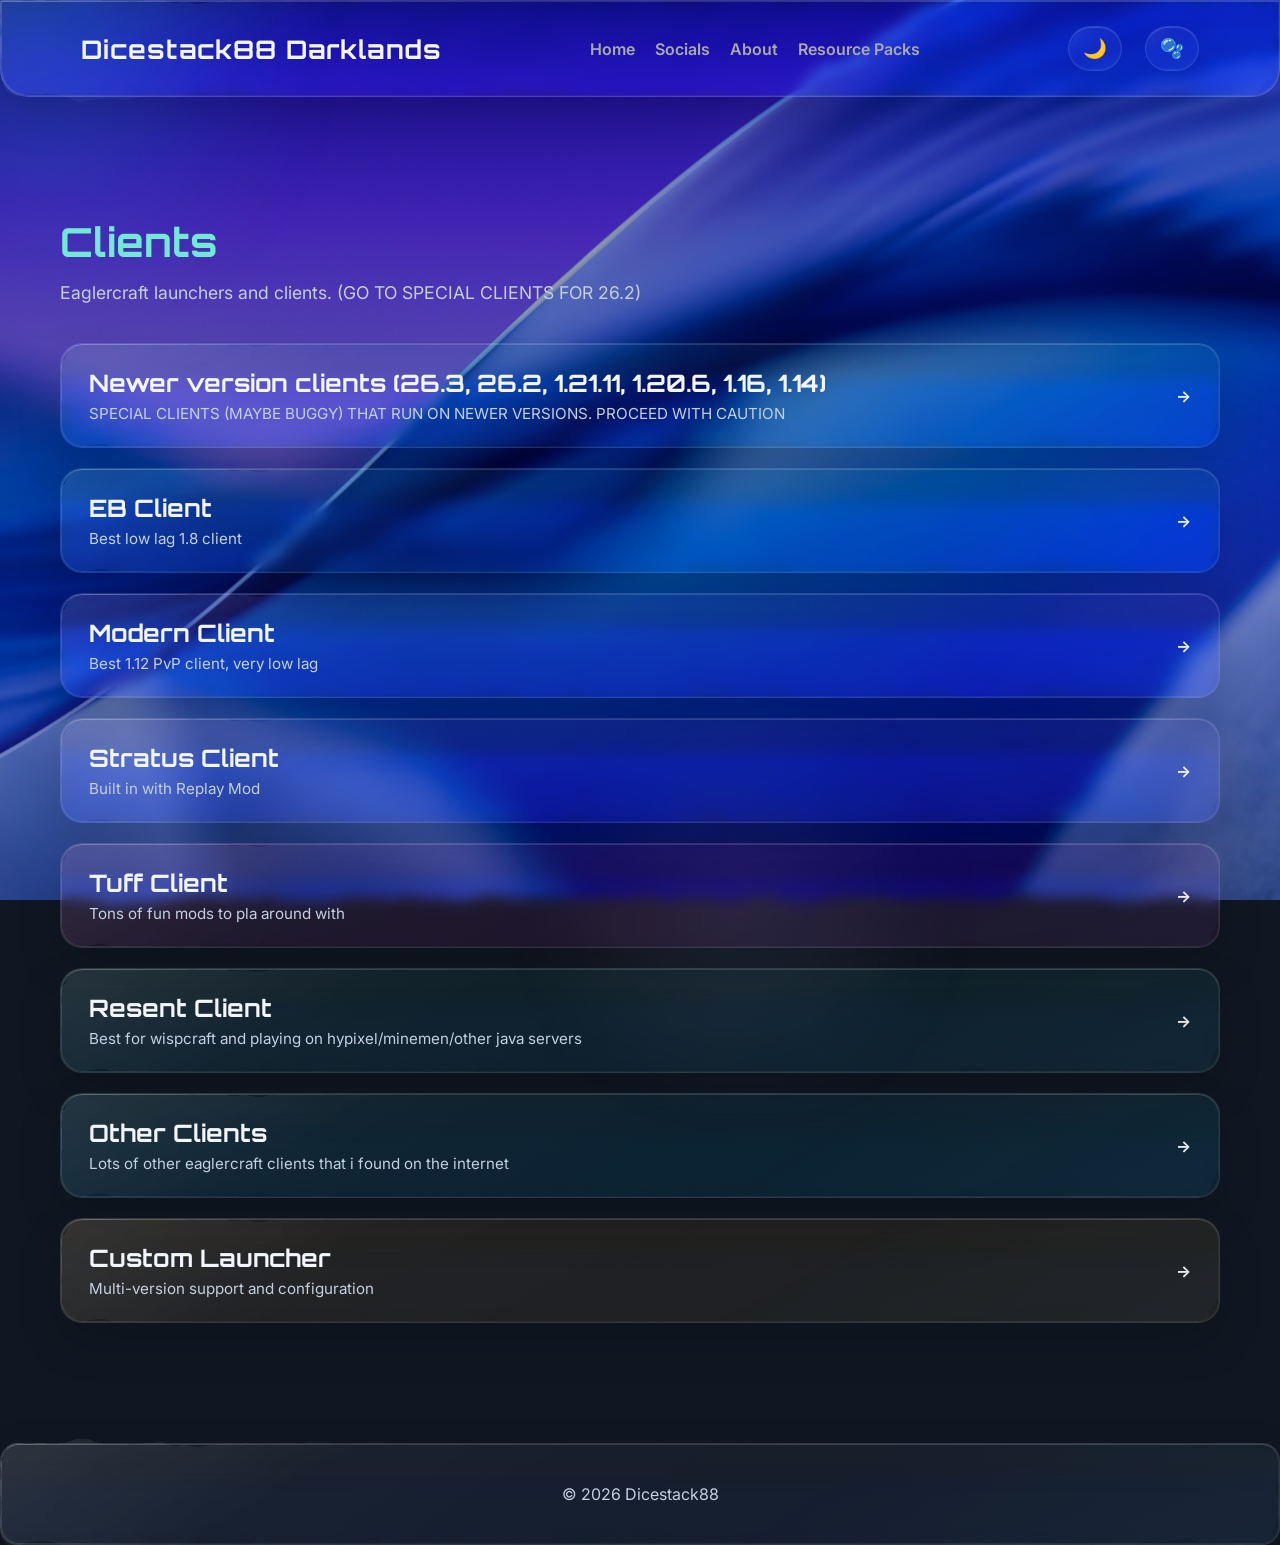
==== commit 898295df: "w" ====
--- a/clients.html
+++ b/clients.html
@@ -32,39 +32,13 @@
   <!-- Page Content -->
   <section class="page">
     <h1>Clients</h1>
-    <p>Eaglercraft launchers and clients.</p>
+    <p>Eaglercraft launchers and clients. (GO TO SPECIAL CLIENTS FOR 26.2)</p>
 
     <div class="client-list">
 
-
-      <a href="https://dicestack88.github.io/files/26.3.html" class="client-card resent">
-        <div>
-          <h2>Eaglercraft 26.3 is wild T_T</h2>
-          <p>yeah join ig</p>
-        </div>
-        <span class="launch">→</span>
-      </a>
-
-
-      <a href="https://dicestack88.github.io/files/26.2.html" class="client-card modern">
-        <div>
-          <h2>Eaglercraft 26.2 is crazy</h2>
-          <p>i dont think u can join donut smp in eaglercraft</p>
-        </div>
-        <span class="launch">→</span>
-      </a>
-
-      <a href="https://dicestack88.github.io/files/1.21.11-wasm.html" class="client-card resent">
-        <div>
-          <h2>Eaglercraft 1.21 IS HERE WHATTT</h2>
-          <p>HOLY SHIIIIIT</p>
-        </div>
-        <span class="launch">→</span>
-      </a>
-
       <a href="https://dicestack88.github.io/specialclients.html" class="client-card resent">
         <div>
-          <h2>Newer version clients (1.21, 1.16, 1.14)</h2>
+          <h2>Newer version clients (26.3, 26.2, 1.21.11, 1.20.6, 1.16, 1.14)</h2>
           <p>SPECIAL CLIENTS (MAYBE BUGGY) THAT RUN ON NEWER VERSIONS. PROCEED WITH CAUTION</p>
         </div>
         <span class="launch">→</span>
@@ -82,6 +56,14 @@
         <div>
           <h2>Modern Client</h2>
           <p>Best 1.12 PvP client, very low lag</p>
+        </div>
+        <span class="launch">→</span>
+      </a>
+
+      <a href="https://dicestack88.github.io/files/Stratus_U2.html" class="client-card modern">
+        <div>
+          <h2>Stratus Client</h2>
+          <p>Built in with Replay Mod</p>
         </div>
         <span class="launch">→</span>
       </a>
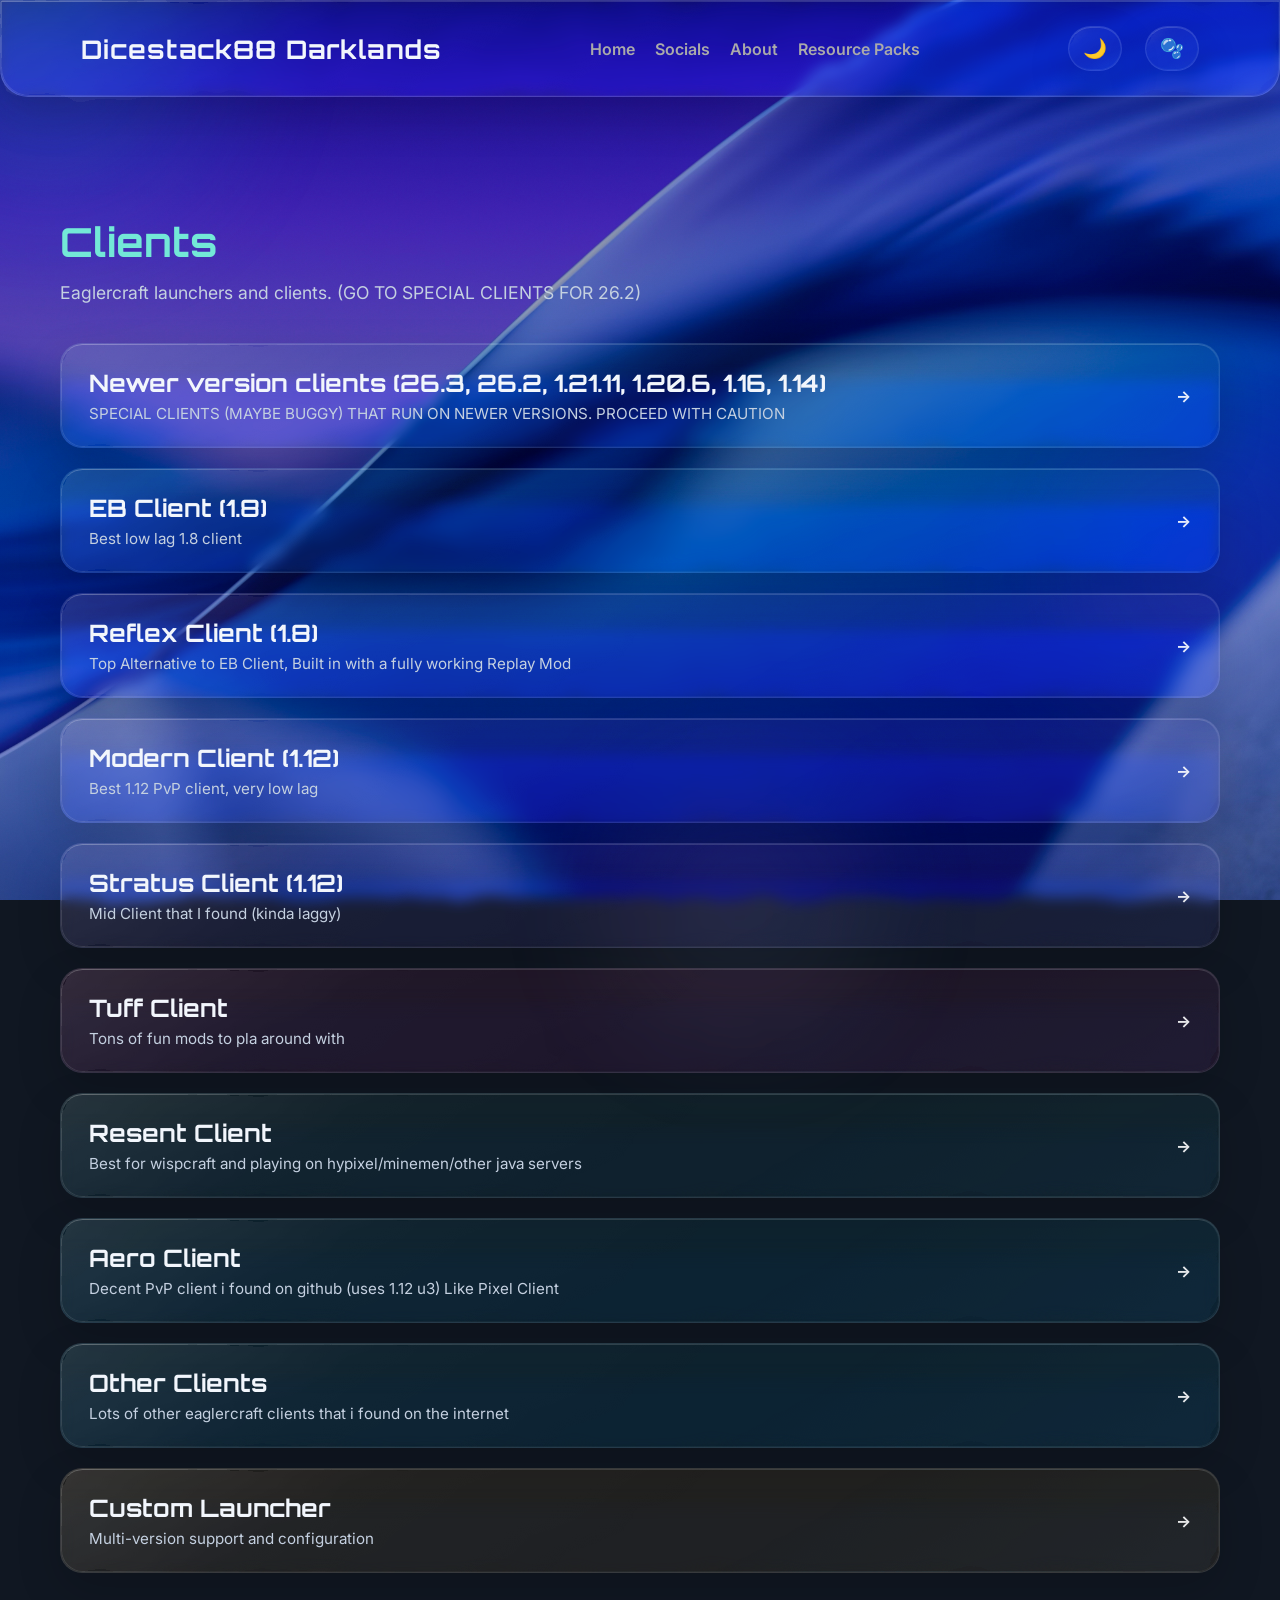
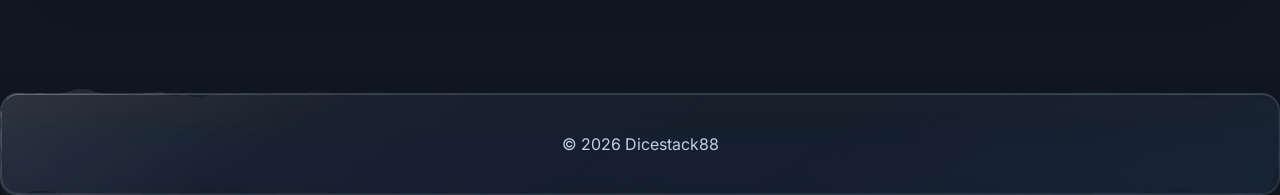
==== commit df2331aa: "w" ====
--- a/clients.html
+++ b/clients.html
@@ -46,15 +46,26 @@
 
       <a href="https://dicestack88.github.io/EBClient" class="client-card eb">
         <div>
-          <h2>EB Client</h2>
+          <h2>EB Client (1.8)</h2>
           <p>Best low lag 1.8 client</p>
         </div>
         <span class="launch">→</span>
       </a>
 
+      <a href="https://dicestack88.github.io/files/Stratus_U2.html" class="client-card modern">
+        <div>
+          <h2>Reflex Client (1.8)</h2>
+          <p>Top Alternative to EB Client, Built in with a fully working Replay Mod</p>
+        </div>
+        <span class="launch">→</span>
+      </a>
+
+
+
+
       <a href="https://dicestack88.github.io/modernclient" class="client-card modern">
         <div>
-          <h2>Modern Client</h2>
+          <h2>Modern Client (1.12)</h2>
           <p>Best 1.12 PvP client, very low lag</p>
         </div>
         <span class="launch">→</span>
@@ -62,8 +73,8 @@
 
       <a href="https://dicestack88.github.io/files/Stratus_U2.html" class="client-card modern">
         <div>
-          <h2>Stratus Client</h2>
-          <p>Built in with Replay Mod</p>
+          <h2>Stratus Client (1.12)</h2>
+          <p>Mid Client that I found (kinda laggy)</p>
         </div>
         <span class="launch">→</span>
       </a>
@@ -80,6 +91,15 @@
         <div>
           <h2>Resent Client</h2>
           <p>Best for wispcraft and playing on hypixel/minemen/other java servers</p>
+        </div>
+        <span class="launch">→</span>
+      </a>
+
+
+      <a href="https://dicestack88.github.io/AeroClient" class="client-card eb">
+        <div>
+          <h2>Aero Client</h2>
+          <p>Decent PvP client i found on github (uses 1.12 u3) Like Pixel Client</p>
         </div>
         <span class="launch">→</span>
       </a>
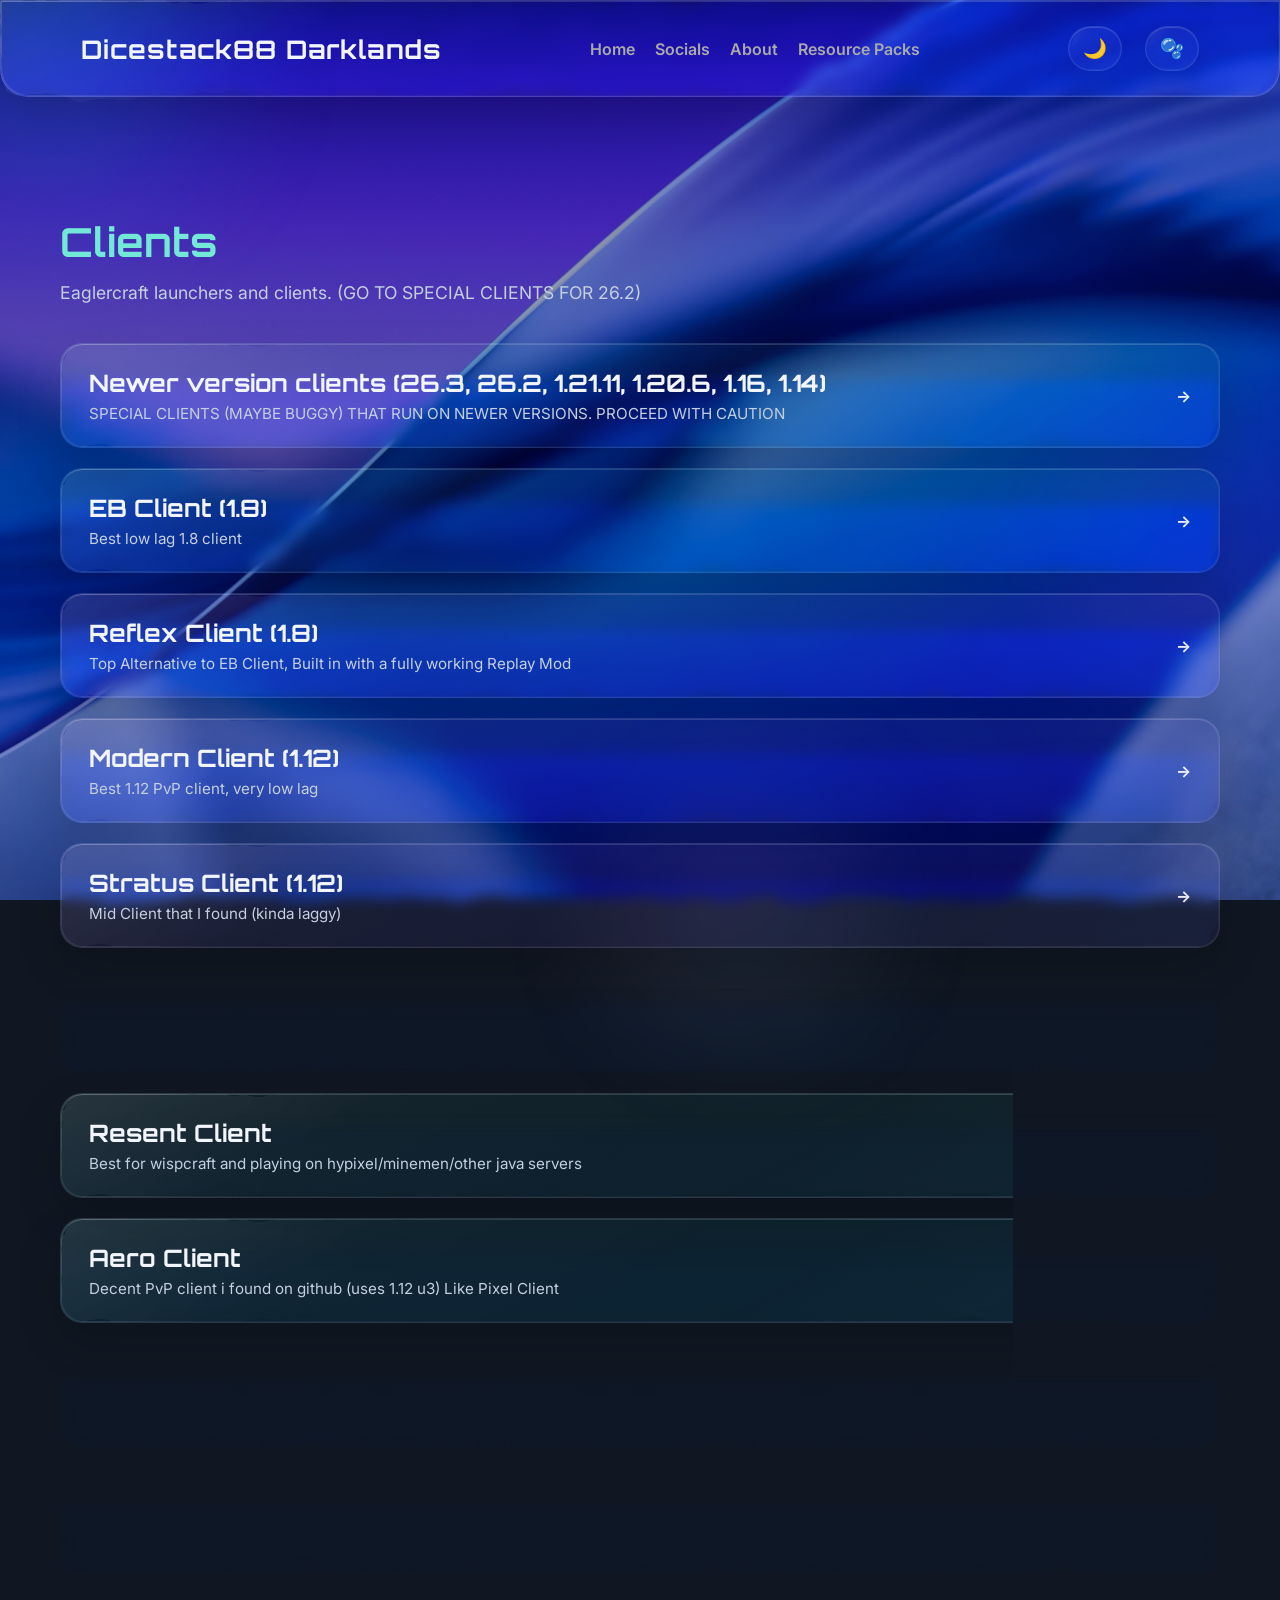
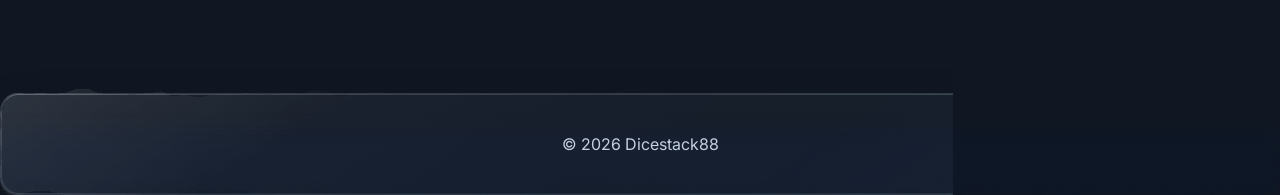
==== commit 940c95f7: "w" ====
--- a/clients.html
+++ b/clients.html
@@ -52,7 +52,7 @@
         <span class="launch">→</span>
       </a>
 
-      <a href="https://dicestack88.github.io/files/Stratus_U2.html" class="client-card modern">
+      <a href="https://dicestack88.github.io/files/Reflex-0.0.2-1.8_WASM-GC_Offline_Download.html" class="client-card modern">
         <div>
           <h2>Reflex Client (1.8)</h2>
           <p>Top Alternative to EB Client, Built in with a fully working Replay Mod</p>
